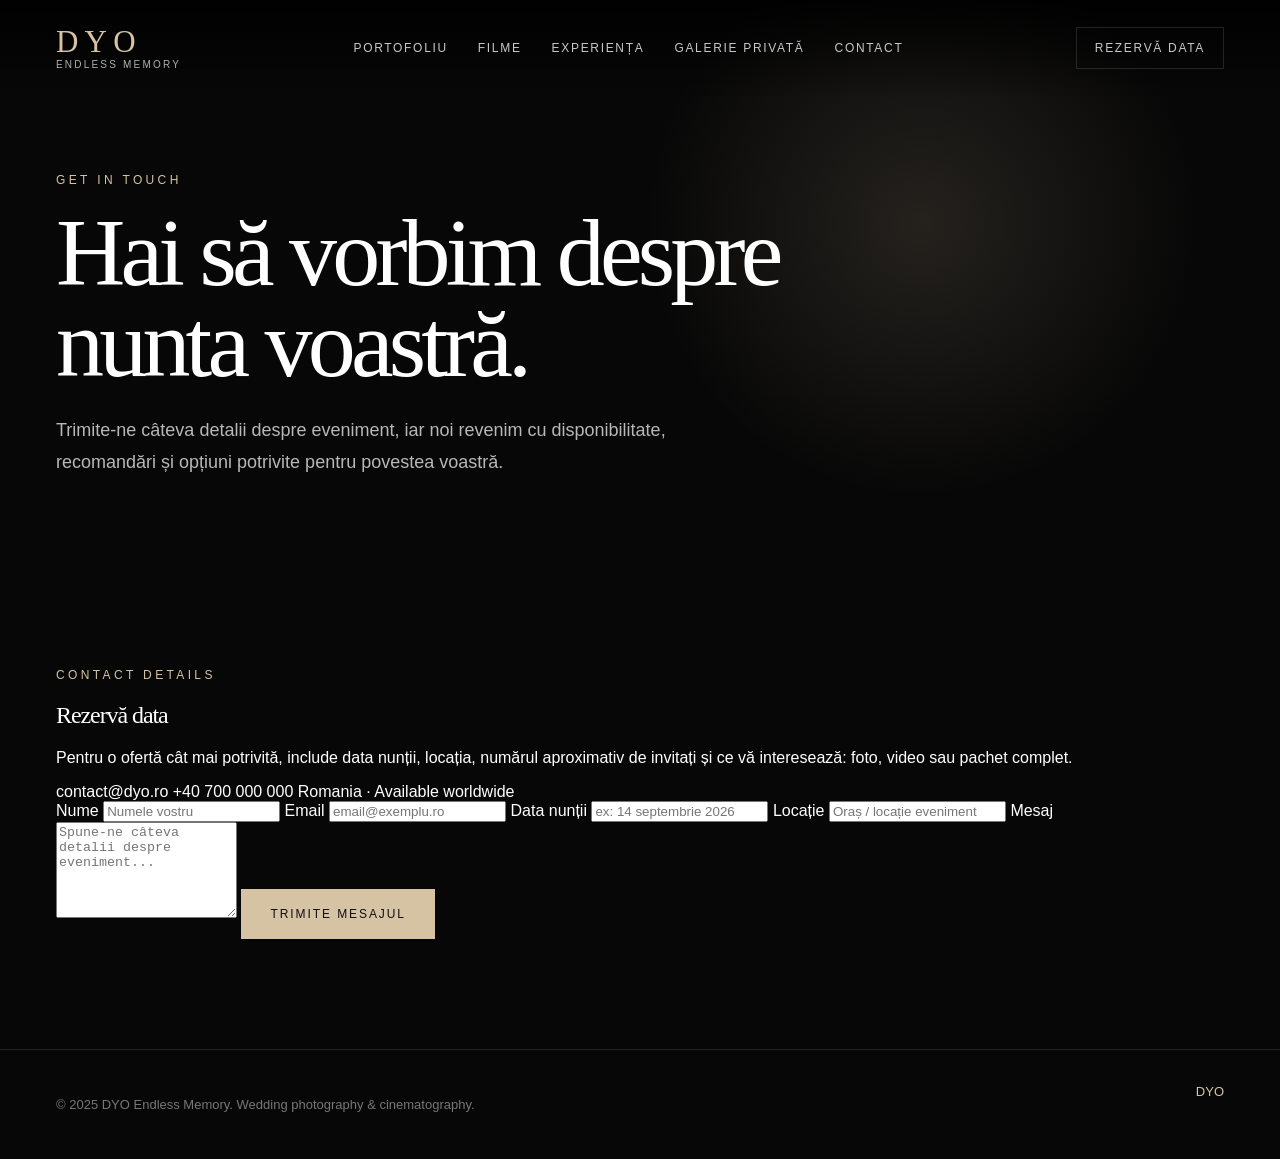
==== contact.html @ ecacdcbe "Add contact page" ====
<!DOCTYPE html>
<html lang="ro">
<head>
  <meta charset="UTF-8" />
  <meta name="viewport" content="width=device-width, initial-scale=1.0" />

  <title>Contact | DYO</title>
  <meta name="description" content="Contact DYO Endless Memory pentru disponibilitate, pachete foto-video și rezervări." />

  <link rel="stylesheet" href="assets/css/style.css" />
</head>

<body>
  <header class="site-header">
    <a href="index.html" class="logo">
      <span>DYO</span>
      <small>Endless Memory</small>
    </a>

    <nav class="main-nav">
      <a href="portfolio.html">Portofoliu</a>
      <a href="films.html">Filme</a>
      <a href="experience.html">Experiența</a>
      <a href="private-gallery.html">Galerie privată</a>
      <a href="contact.html">Contact</a>
    </nav>

    <a href="contact.html" class="header-cta">Rezervă data</a>
  </header>

  <main>
    <section class="page-hero">
      <p class="eyebrow">Get in touch</p>
      <h1>Hai să vorbim despre nunta voastră.</h1>
      <p>
        Trimite-ne câteva detalii despre eveniment, iar noi revenim cu disponibilitate,
        recomandări și opțiuni potrivite pentru povestea voastră.
      </p>
    </section>

    <section class="section contact-section">
      <div class="contact-info">
        <p class="eyebrow">Contact details</p>
        <h2>Rezervă data</h2>
        <p>
          Pentru o ofertă cât mai potrivită, include data nunții, locația, numărul aproximativ
          de invitați și ce vă interesează: foto, video sau pachet complet.
        </p>

        <div class="contact-list">
          <a href="mailto:contact@dyo.ro">contact@dyo.ro</a>
          <a href="tel:+40700000000">+40 700 000 000</a>
          <span>Romania · Available worldwide</span>
        </div>
      </div>

      <form class="contact-form" action="mailto:contact@dyo.ro" method="POST" enctype="text/plain">
        <label>
          Nume
          <input type="text" name="name" placeholder="Numele vostru" required />
        </label>

        <label>
          Email
          <input type="email" name="email" placeholder="email@exemplu.ro" required />
        </label>

        <label>
          Data nunții
          <input type="text" name="wedding-date" placeholder="ex: 14 septembrie 2026" />
        </label>

        <label>
          Locație
          <input type="text" name="location" placeholder="Oraș / locație eveniment" />
        </label>

        <label>
          Mesaj
          <textarea name="message" rows="6" placeholder="Spune-ne câteva detalii despre eveniment..." required></textarea>
        </label>

        <button type="submit" class="btn btn-primary">Trimite mesajul</button>
      </form>
    </section>
  </main>

  <footer class="site-footer">
    <p>© 2025 DYO Endless Memory. Wedding photography & cinematography.</p>
    <a href="index.html">DYO</a>
  </footer>
</body>
</html>
---- assets/css/style.css ----
:root {
  --black: #070707;
  --dark: #0d0d0d;
  --dark-soft: #141414;
  --gold: #d6c3a3;
  --gold-soft: #bfa77f;
  --white: #ffffff;
  --muted: #b8b8b8;
  --line: rgba(255, 255, 255, 0.12);
  --glass: rgba(255, 255, 255, 0.06);

  --heading: Georgia, "Times New Roman", serif;
  --body: Arial, Helvetica, sans-serif;
}

* {
  box-sizing: border-box;
}

html {
  scroll-behavior: smooth;
}

body {
  margin: 0;
  background: var(--black);
  color: var(--white);
  font-family: var(--body);
}

a {
  color: inherit;
  text-decoration: none;
}

.site-header {
  position: fixed;
  inset: 0 0 auto 0;
  z-index: 50;

  display: flex;
  align-items: center;
  justify-content: space-between;
  gap: 32px;

  padding: 26px 56px;
  background: linear-gradient(to bottom, rgba(0, 0, 0, 0.86), transparent);
}

.logo {
  display: flex;
  flex-direction: column;
  gap: 2px;
  color: var(--gold);
}

.logo span {
  font-family: var(--heading);
  font-size: 31px;
  line-height: 1;
  letter-spacing: 0.2em;
}

.logo small {
  color: rgba(255, 255, 255, 0.68);
  font-size: 10px;
  letter-spacing: 0.22em;
  text-transform: uppercase;
}

.main-nav {
  display: flex;
  align-items: center;
  gap: 30px;
}

.main-nav a,
.header-cta {
  color: rgba(255, 255, 255, 0.78);
  font-size: 12px;
  letter-spacing: 0.14em;
  text-transform: uppercase;
  transition: color 0.25s ease;
}

.main-nav a:hover,
.header-cta:hover {
  color: var(--gold);
}

.header-cta {
  border: 1px solid var(--line);
  padding: 13px 18px;
}

.hero {
  position: relative;
  min-height: 100vh;
  overflow: hidden;

  display: flex;
  align-items: center;

  padding: 140px 56px 80px;
}

.hero-media {
  position: absolute;
  inset: 0;

  background:
    linear-gradient(to right, rgba(0, 0, 0, 0.92), rgba(0, 0, 0, 0.22)),
    url("https://images.unsplash.com/photo-1519741497674-611481863552?auto=format&fit=crop&w=1800&q=80");
  background-size: cover;
  background-position: center;
  transform: scale(1.02);
}

.hero-shade {
  position: absolute;
  inset: 0;
  background:
    radial-gradient(circle at 72% 42%, rgba(214, 195, 163, 0.16), transparent 25%),
    linear-gradient(to top, var(--black), transparent 45%);
}

.hero-content {
  position: relative;
  z-index: 2;
  max-width: 780px;
  animation: fadeUp 1s ease forwards;
}

.eyebrow {
  margin: 0 0 20px;
  color: var(--gold);
  font-size: 12px;
  letter-spacing: 0.28em;
  text-transform: uppercase;
}

.hero h1,
.section h2,
.final-cta h2 {
  font-family: var(--heading);
  font-weight: 500;
  letter-spacing: -0.045em;
}

.hero h1 {
  margin: 0;
  max-width: 850px;
  font-size: clamp(52px, 8vw, 104px);
  line-height: 0.92;
}

.hero-text {
  max-width: 620px;
  margin: 30px 0 0;
  color: var(--muted);
  font-size: 18px;
  line-height: 1.75;
}

.hero-actions {
  display: flex;
  gap: 16px;
  margin-top: 42px;
}

.btn {
  display: inline-flex;
  align-items: center;
  justify-content: center;

  min-height: 50px;
  padding: 0 28px;

  border: 1px solid var(--line);
  font-size: 12px;
  letter-spacing: 0.16em;
  text-transform: uppercase;

  transition: all 0.25s ease;
}

.btn-primary {
  background: var(--gold);
  border-color: var(--gold);
  color: #101010;
}

.btn-primary:hover {
  background: var(--white);
  border-color: var(--white);
}

.btn-secondary:hover {
  color: var(--gold);
  border-color: var(--gold);
}

.hero-card {
  position: absolute;
  right: 56px;
  bottom: 54px;
  z-index: 3;

  width: 280px;
  padding: 22px;

  background: rgba(10, 10, 10, 0.58);
  border: 1px solid var(--line);
  backdrop-filter: blur(16px);
}

.hero-card span,
.portfolio-card span {
  color: var(--gold);
  font-size: 11px;
  letter-spacing: 0.2em;
  text-transform: uppercase;
}

.hero-card strong {
  display: block;
  margin-top: 10px;
  font-family: var(--heading);
  font-size: 24px;
  font-weight: 500;
}

.hero-card p {
  margin: 8px 0 0;
  color: var(--muted);
}

.stats {
  display: grid;
  grid-template-columns: repeat(3, 1fr);
  border-top: 1px solid var(--line);
  border-bottom: 1px solid var(--line);
  background: #080808;
}

.stats div {
  padding: 30px 56px;
  border-right: 1px solid var(--line);
}

.stats div:last-child {
  border-right: 0;
}

.stats strong {
  display: block;
  color: var(--gold);
  font-family: var(--heading);
  font-size: 34px;
  font-weight: 500;
}

.stats span {
  display: block;
  margin-top: 6px;
  color: var(--muted);
  font-size: 13px;
  letter-spacing: 0.1em;
  text-transform: uppercase;
}

.section {
  padding: 110px 56px;
}

.intro {
  max-width: 980px;
}

.intro h2,
.section-heading h2,
.film-content h2,
.gallery-content h2,
.testimonials blockquote,
.final-cta h2 {
  margin: 0;
  font-family: var(--heading);
  font-weight: 500;
  letter-spacing: -0.04em;
}

.intro h2,
.section-heading h2,
.film-content h2,
.gallery-content h2,
.final-cta h2 {
  font-size: clamp(42px, 6vw, 78px);
  line-height: 1;
}

.intro p:last-child,
.film-content p,
.gallery-content p,
.final-cta p {
  max-width: 660px;
  color: var(--muted);
  font-size: 17px;
  line-height: 1.75;
}

.portfolio {
  background: linear-gradient(to bottom, #070707, #101010);
}

.section-heading {
  display: flex;
  justify-content: space-between;
  align-items: end;
  gap: 32px;
  margin-bottom: 42px;
}

.section-heading a {
  color: var(--gold);
  font-size: 12px;
  letter-spacing: 0.16em;
  text-transform: uppercase;
}

.portfolio-grid {
  display: grid;
  grid-template-columns: 1.4fr 1fr;
  gap: 22px;
}

.portfolio-card {
  position: relative;
  min-height: 420px;
  overflow: hidden;
  background: var(--dark-soft);
}

.card-large {
  grid-row: span 2;
  min-height: 864px;
}

.card-image {
  position: absolute;
  inset: 0;
  background-size: cover;
  background-position: center;
  transition: transform 0.7s ease;
}

.card-image-1 {
  background-image:
    linear-gradient(to top, rgba(0, 0, 0, 0.86), transparent 58%),
    url("https://images.unsplash.com/photo-1523438885200-e635ba2c371e?auto=format&fit=crop&w=1200&q=80");
}

.card-image-2 {
  background-image:
    linear-gradient(to top, rgba(0, 0, 0, 0.86), transparent 58%),
    url("https://images.unsplash.com/photo-1511285560929-80b456fea0bc?auto=format&fit=crop&w=1200&q=80");
}

.card-image-3 {
  background-image:
    linear-gradient(to top, rgba(0, 0, 0, 0.86), transparent 58%),
    url("https://images.unsplash.com/photo-1606216794074-735e91aa2c92?auto=format&fit=crop&w=1200&q=80");
}

.portfolio-card:hover .card-image {
  transform: scale(1.06);
}

.card-info {
  position: absolute;
  left: 28px;
  right: 28px;
  bottom: 28px;
  z-index: 2;
}

.card-info h3 {
  margin: 12px 0 8px;
  font-family: var(--heading);
  font-size: 34px;
  font-weight: 500;
}

.card-info p {
  margin: 0;
  color: var(--muted);
  line-height: 1.6;
}

.film-feature {
  display: grid;
  grid-template-columns: 1.25fr 0.75fr;
  align-items: center;
  gap: 56px;
}

.film-box {
  position: relative;
  min-height: 520px;
  background:
    linear-gradient(to top, rgba(0, 0, 0, 0.75), transparent),
    url("https://images.unsplash.com/photo-1520854221256-17451cc331bf?auto=format&fit=crop&w=1400&q=80");
  background-size: cover;
  background-position: center;
}

.play-button {
  position: absolute;
  inset: 50% auto auto 50%;
  transform: translate(-50%, -50%);

  width: 86px;
  height: 86px;
  border: 1px solid var(--gold);
  border-radius: 999px;

  display: grid;
  place-items: center;

  color: var(--gold);
  font-size: 28px;
  background: rgba(0, 0, 0, 0.36);
}

.film-content .btn {
  margin-top: 22px;
}

.gallery-section {
  display: grid;
  grid-template-columns: 0.8fr 1.2fr;
  align-items: center;
  gap: 56px;
  background: #0c0c0c;
}

.gallery-preview {
  overflow: hidden;
  border: 1px solid var(--line);
  background: rgba(255, 255, 255, 0.04);
  box-shadow: 0 30px 100px rgba(0, 0, 0, 0.5);
}

.browser-bar {
  display: flex;
  gap: 8px;
  padding: 16px;
  border-bottom: 1px solid var(--line);
}

.browser-bar span {
  width: 10px;
  height: 10px;
  border-radius: 999px;
  background: var(--gold-soft);
  opacity: 0.8;
}

.gallery-mockup {
  display: grid;
  grid-template-columns: repeat(4, 1fr);
  gap: 10px;

  padding: 16px;
  min-height: 360px;
}

.gallery-mockup div {
  background-size: cover;
  background-position: center;
}

.gallery-mockup div:nth-child(1) {
  grid-column: span 2;
  grid-row: span 2;
  background-image: url("https://images.unsplash.com/photo-1519225421980-715cb0215aed?auto=format&fit=crop&w=900&q=80");
}

.gallery-mockup div:nth-child(2) {
  background-image: url("https://images.unsplash.com/photo-1507504031003-b417219a0fde?auto=format&fit=crop&w=900&q=80");
}

.gallery-mockup div:nth-child(3) {
  background-image: url("https://images.unsplash.com/photo-1515934751635-c81c6bc9a2d8?auto=format&fit=crop&w=900&q=80");
}

.gallery-mockup div:nth-child(4) {
  grid-column: span 2;
  background-image: url("https://images.unsplash.com/photo-1469371670807-013ccf25f16a?auto=format&fit=crop&w=900&q=80");
}

.testimonials {
  text-align: center;
}

.testimonials blockquote {
  max-width: 980px;
  margin: 0 auto;
  font-size: clamp(34px, 5vw, 64px);
  line-height: 1.08;
}

.testimonials span {
  display: block;
  margin-top: 30px;
  color: var(--gold);
  letter-spacing: 0.16em;
  text-transform: uppercase;
}

.final-cta {
  padding: 120px 56px;
  text-align: center;
  background:
    radial-gradient(circle at center, rgba(214, 195, 163, 0.16), transparent 28%),
    #090909;
}

.final-cta p {
  margin-left: auto;
  margin-right: auto;
}

.final-cta .btn {
  margin-top: 24px;
}

.site-footer {
  display: flex;
  justify-content: space-between;
  gap: 24px;
  padding: 34px 56px;
  border-top: 1px solid var(--line);
  color: #777;
  font-size: 13px;
}

.site-footer a {
  color: var(--gold);
}

@keyframes fadeUp {
  from {
    opacity: 0;
    transform: translateY(26px);
  }

  to {
    opacity: 1;
    transform: translateY(0);
  }
}

@media (max-width: 980px) {
  .site-header {
    padding: 22px 24px;
  }

  .main-nav,
  .header-cta {
    display: none;
  }

  .hero {
    padding: 130px 24px 70px;
  }

  .hero-card {
    display: none;
  }

  .stats,
  .portfolio-grid,
  .film-feature,
  .gallery-section {
    grid-template-columns: 1fr;
  }

  .stats div {
    padding: 26px 24px;
    border-right: 0;
    border-bottom: 1px solid var(--line);
  }

  .section,
  .final-cta {
    padding: 82px 24px;
  }

  .section-heading {
    align-items: flex-start;
    flex-direction: column;
  }

  .card-large,
  .portfolio-card {
    min-height: 440px;
  }

  .film-box {
    min-height: 420px;
  }

  .site-footer {
    padding: 30px 24px;
    flex-direction: column;
  }
}

@media (max-width: 640px) {
  .hero-actions {
    flex-direction: column;
    align-items: stretch;
  }

  .btn {
    width: 100%;
  }

  .gallery-mockup {
    grid-template-columns: repeat(2, 1fr);
  }
}



.page-hero {
  min-height: 62vh;
  padding: 170px 56px 80px;

  display: flex;
  flex-direction: column;
  justify-content: flex-end;

  background:
    radial-gradient(circle at 72% 40%, rgba(214, 195, 163, 0.14), transparent 28%),
    linear-gradient(to top, var(--black), rgba(0, 0, 0, 0.3)),
    #0b0b0b;
}

.page-hero h1 {
  margin: 0;
  max-width: 900px;
  font-family: var(--heading);
  font-size: clamp(52px, 8vw, 96px);
  line-height: 0.95;
  font-weight: 500;
  letter-spacing: -0.05em;
}

.page-hero p:not(.eyebrow) {
  max-width: 680px;
  margin: 26px 0 0;
  color: var(--muted);
  font-size: 18px;
  line-height: 1.75;
}

@media (max-width: 980px) {
  .page-hero {
    min-height: 56vh;
    padding: 140px 24px 70px;
  }
}



.process-section {
  background: linear-gradient(to bottom, #070707, #101010);
}

.process-grid {
  display: grid;
  grid-template-columns: repeat(4, 1fr);
  gap: 18px;
}

.process-card {
  min-height: 320px;
  padding: 30px;
  border: 1px solid var(--line);
  background:
    radial-gradient(circle at top right, rgba(214, 195, 163, 0.10), transparent 34%),
    rgba(255, 255, 255, 0.035);
}

.process-card span {
  display: block;
  margin-bottom: 42px;
  color: var(--gold);
  font-family: var(--heading);
  font-size: 42px;
  line-height: 1;
}

.process-card h3 {
  margin: 0 0 14px;
  font-family: var(--heading);
  font-size: 30px;
  font-weight: 500;
}

.process-card p {
  margin: 0;
  color: var(--muted);
  font-size: 15px;
  line-height: 1.7;
}

@media (max-width: 980px) {
  .process-grid {
    grid-template-columns: 1fr;
  }

  .process-card {
    min-height: auto;
  }
}
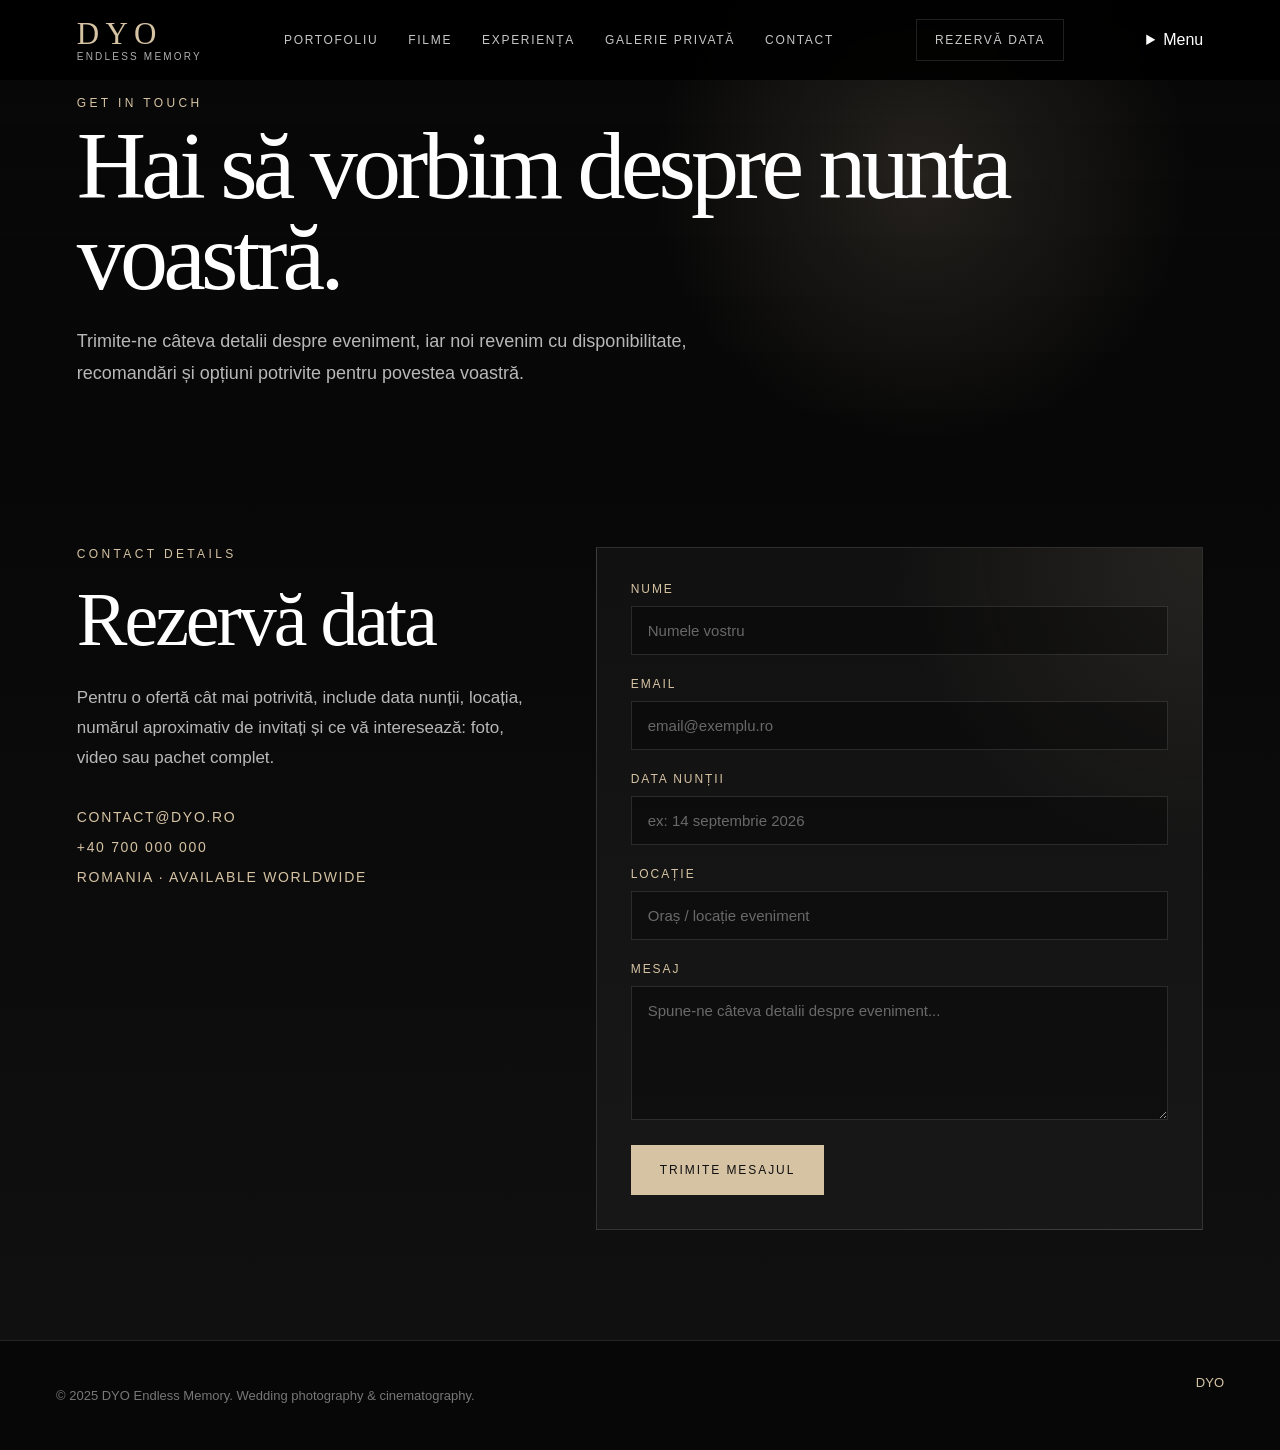
==== commit 590907ad: "Add mobile menu markup" ====
--- a/contact.html
+++ b/contact.html
@@ -18,14 +18,25 @@
     </a>
 
     <nav class="main-nav">
-      <a href="portfolio.html">Portofoliu</a>
-      <a href="films.html">Filme</a>
-      <a href="experience.html">Experiența</a>
-      <a href="private-gallery.html">Galerie privată</a>
-      <a href="contact.html">Contact</a>
-    </nav>
+  <a href="portfolio.html">Portofoliu</a>
+  <a href="films.html">Filme</a>
+  <a href="experience.html">Experiența</a>
+  <a href="private-gallery.html">Galerie privată</a>
+  <a href="contact.html">Contact</a>
+</nav>
 
-    <a href="contact.html" class="header-cta">Rezervă data</a>
+<a href="contact.html" class="header-cta">Rezervă data</a>
+
+<details class="mobile-menu">
+  <summary>Menu</summary>
+  <nav>
+    <a href="portfolio.html">Portofoliu</a>
+    <a href="films.html">Filme</a>
+    <a href="experience.html">Experiența</a>
+    <a href="private-gallery.html">Galerie privată</a>
+    <a href="contact.html">Contact</a>
+  </nav>
+</details>
   </header>
 
   <main>
--- a/assets/css/style.css
+++ b/assets/css/style.css
@@ -632,48 +632,6 @@
 }
 
 
-
-.page-hero {
-  min-height: 62vh;
-  padding: 170px 56px 80px;
-
-  display: flex;
-  flex-direction: column;
-  justify-content: flex-end;
-
-  background:
-    radial-gradient(circle at 72% 40%, rgba(214, 195, 163, 0.14), transparent 28%),
-    linear-gradient(to top, var(--black), rgba(0, 0, 0, 0.3)),
-    #0b0b0b;
-}
-
-.page-hero h1 {
-  margin: 0;
-  max-width: 900px;
-  font-family: var(--heading);
-  font-size: clamp(52px, 8vw, 96px);
-  line-height: 0.95;
-  font-weight: 500;
-  letter-spacing: -0.05em;
-}
-
-.page-hero p:not(.eyebrow) {
-  max-width: 680px;
-  margin: 26px 0 0;
-  color: var(--muted);
-  font-size: 18px;
-  line-height: 1.75;
-}
-
-@media (max-width: 980px) {
-  .page-hero {
-    min-height: 56vh;
-    padding: 140px 24px 70px;
-  }
-}
-
-
-
 .process-section {
   background: linear-gradient(to bottom, #070707, #101010);
 }
@@ -725,3 +683,182 @@
     min-height: auto;
   }
 }
+
+.contact-section {
+  display: grid;
+  grid-template-columns: 0.85fr 1.15fr;
+  gap: 70px;
+  align-items: start;
+  background: linear-gradient(to bottom, #070707, #101010);
+}
+
+.contact-info h2 {
+  margin: 0;
+  font-family: var(--heading);
+  font-size: clamp(42px, 6vw, 76px);
+  line-height: 1;
+  font-weight: 500;
+  letter-spacing: -0.04em;
+}
+
+.contact-info p:not(.eyebrow) {
+  max-width: 560px;
+  margin: 26px 0 0;
+  color: var(--muted);
+  font-size: 17px;
+  line-height: 1.75;
+}
+
+.contact-list {
+  display: flex;
+  flex-direction: column;
+  gap: 14px;
+  margin-top: 36px;
+}
+
+.contact-list a,
+.contact-list span {
+  color: var(--gold);
+  font-size: 14px;
+  letter-spacing: 0.12em;
+  text-transform: uppercase;
+}
+
+.contact-form {
+  padding: 34px;
+  border: 1px solid var(--line);
+  background:
+    radial-gradient(circle at top right, rgba(214, 195, 163, 0.10), transparent 34%),
+    rgba(255, 255, 255, 0.035);
+}
+
+.contact-form label {
+  display: block;
+  margin-bottom: 22px;
+  color: var(--gold);
+  font-size: 12px;
+  letter-spacing: 0.16em;
+  text-transform: uppercase;
+}
+
+.contact-form input,
+.contact-form textarea {
+  width: 100%;
+  margin-top: 10px;
+  padding: 15px 16px;
+
+  border: 1px solid var(--line);
+  outline: none;
+
+  background: rgba(0, 0, 0, 0.35);
+  color: var(--white);
+
+  font-family: var(--body);
+  font-size: 15px;
+}
+
+.contact-form input::placeholder,
+.contact-form textarea::placeholder {
+  color: rgba(255, 255, 255, 0.38);
+}
+
+.contact-form input:focus,
+.contact-form textarea:focus {
+  border-color: var(--gold);
+}
+
+.contact-form textarea {
+  resize: vertical;
+}
+
+.contact-form button {
+  cursor: pointer;
+}
+
+@media (max-width: 980px) {
+  .contact-section {
+    grid-template-columns: 1fr;
+    gap: 42px;
+  }
+
+  .contact-form {
+    padding: 24px;
+  }
+}
+
+/* Premium page width alignment */
+.site-header {
+  padding-left: clamp(24px, 6vw, 96px);
+  padding-right: clamp(24px, 6vw, 96px);
+}
+
+.hero,
+.section,
+.final-cta,
+.page-hero {
+  padding-left: clamp(24px, 6vw, 96px);
+  padding-right: clamp(24px, 6vw, 96px);
+}
+
+@media (min-width: 1400px) {
+  .hero-content,
+  .page-hero > *,
+  .section > *,
+  .final-cta > * {
+    max-width: 1240px;
+  }
+}
+
+/* Final header and internal page positioning */
+.site-header {
+  min-height: 76px;
+  padding: 18px clamp(24px, 6vw, 96px);
+  background: rgba(0, 0, 0, 0.9);
+  backdrop-filter: blur(14px);
+}
+
+.page-hero {
+  min-height: auto;
+  padding: 96px clamp(24px, 6vw, 96px) 48px;
+  display: flex;
+  flex-direction: column;
+  justify-content: flex-start;
+  background:
+    radial-gradient(circle at 72% 40%, rgba(214, 195, 163, 0.14), transparent 28%),
+    linear-gradient(to top, var(--black), rgba(0, 0, 0, 0.3)),
+    #0b0b0b;
+}
+
+.page-hero .eyebrow {
+  margin-bottom: 10px;
+}
+
+.page-hero h1 {
+  margin: 0;
+  max-width: 980px;
+  font-family: var(--heading);
+  font-size: clamp(52px, 8vw, 96px);
+  line-height: 0.95;
+  font-weight: 500;
+  letter-spacing: -0.05em;
+}
+
+.page-hero p:not(.eyebrow) {
+  max-width: 680px;
+  margin: 24px 0 0;
+  color: var(--muted);
+  font-size: 18px;
+  line-height: 1.75;
+}
+
+@media (max-width: 980px) {
+  .site-header {
+    min-height: 68px;
+    padding: 16px 24px;
+  }
+
+  .page-hero {
+    padding-top: 86px;
+    padding-bottom: 42px;
+  }
+}
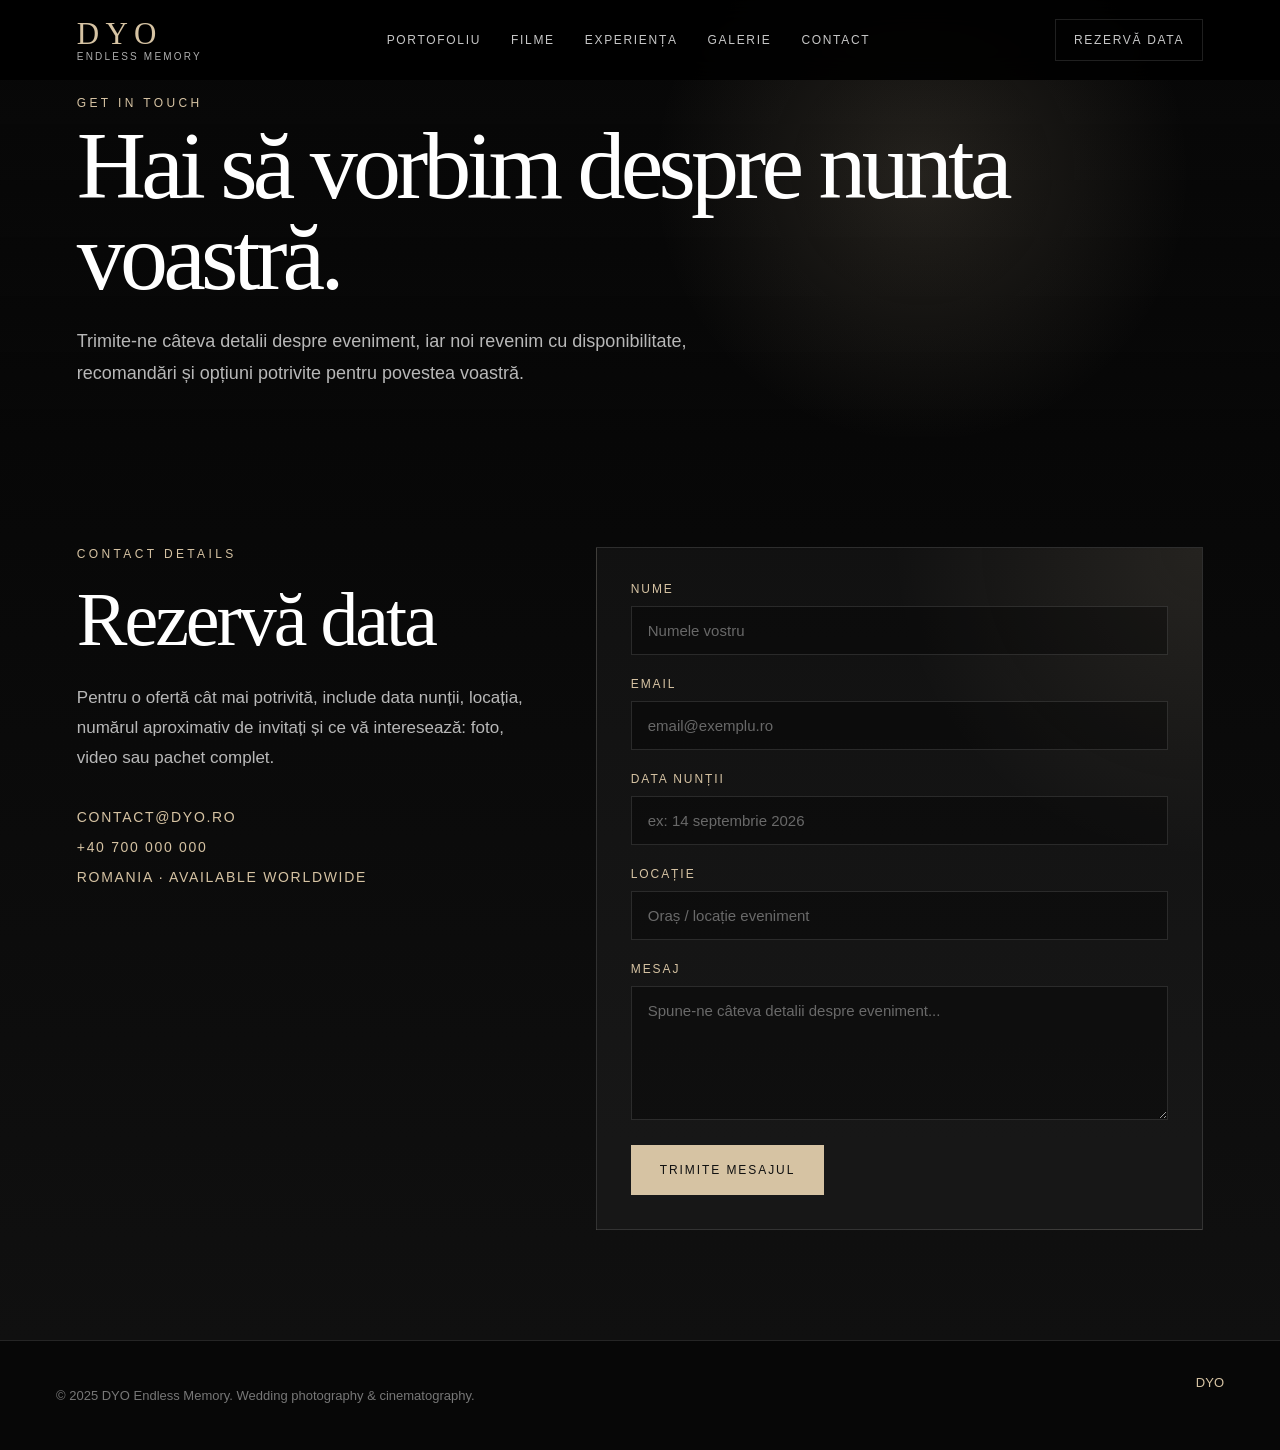
==== commit e44ba2c6: "Update contact.html" ====
--- a/contact.html
+++ b/contact.html
@@ -21,7 +21,7 @@
   <a href="portfolio.html">Portofoliu</a>
   <a href="films.html">Filme</a>
   <a href="experience.html">Experiența</a>
-  <a href="private-gallery.html">Galerie privată</a>
+  <a href="private-gallery.html">Galerie</a>
   <a href="contact.html">Contact</a>
 </nav>
 
--- a/assets/css/style.css
+++ b/assets/css/style.css
@@ -110,7 +110,7 @@
 
   background:
     linear-gradient(to right, rgba(0, 0, 0, 0.92), rgba(0, 0, 0, 0.22)),
-    url("https://images.unsplash.com/photo-1519741497674-611481863552?auto=format&fit=crop&w=1800&q=80");
+    url("../images/hero/hero-01.jpg");
   background-size: cover;
   background-position: center;
   transform: scale(1.02);
@@ -356,19 +356,19 @@
 .card-image-1 {
   background-image:
     linear-gradient(to top, rgba(0, 0, 0, 0.86), transparent 58%),
-    url("https://images.unsplash.com/photo-1523438885200-e635ba2c371e?auto=format&fit=crop&w=1200&q=80");
+    url("../images/portfolio/portfolio-01.jpg");
 }
 
 .card-image-2 {
   background-image:
     linear-gradient(to top, rgba(0, 0, 0, 0.86), transparent 58%),
-    url("https://images.unsplash.com/photo-1511285560929-80b456fea0bc?auto=format&fit=crop&w=1200&q=80");
+    url("../images/portfolio/portfolio-02.jpg");
 }
 
 .card-image-3 {
   background-image:
     linear-gradient(to top, rgba(0, 0, 0, 0.86), transparent 58%),
-    url("https://images.unsplash.com/photo-1606216794074-735e91aa2c92?auto=format&fit=crop&w=1200&q=80");
+    url("../images/portfolio/portfolio-03.jpg");
 }
 
 .portfolio-card:hover .card-image {
@@ -408,7 +408,7 @@
   min-height: 520px;
   background:
     linear-gradient(to top, rgba(0, 0, 0, 0.75), transparent),
-    url("https://images.unsplash.com/photo-1520854221256-17451cc331bf?auto=format&fit=crop&w=1400&q=80");
+    url("../images/portfolio/portfolio-04.jpg");
   background-size: cover;
   background-position: center;
 }
@@ -482,20 +482,20 @@
 .gallery-mockup div:nth-child(1) {
   grid-column: span 2;
   grid-row: span 2;
-  background-image: url("https://images.unsplash.com/photo-1519225421980-715cb0215aed?auto=format&fit=crop&w=900&q=80");
+  background-image: url("../images/gallery/gallery-01.jpg");
 }
 
 .gallery-mockup div:nth-child(2) {
-  background-image: url("https://images.unsplash.com/photo-1507504031003-b417219a0fde?auto=format&fit=crop&w=900&q=80");
+  background-image: url("../images/gallery/gallery-02.jpg");
 }
 
 .gallery-mockup div:nth-child(3) {
-  background-image: url("https://images.unsplash.com/photo-1515934751635-c81c6bc9a2d8?auto=format&fit=crop&w=900&q=80");
+  background-image: url("../images/gallery/gallery-03.jpg");
 }
 
 .gallery-mockup div:nth-child(4) {
   grid-column: span 2;
-  background-image: url("https://images.unsplash.com/photo-1469371670807-013ccf25f16a?auto=format&fit=crop&w=900&q=80");
+  background-image: url("../images/gallery/gallery-04.jpg");
 }
 
 .testimonials {
@@ -862,3 +862,236 @@
     padding-bottom: 42px;
   }
 }
+
+/* Mobile navigation */
+.mobile-menu {
+  display: none;
+  position: relative;
+}
+
+.mobile-menu summary {
+  list-style: none;
+  cursor: pointer;
+  color: var(--gold);
+  border: 1px solid var(--line);
+  padding: 11px 16px;
+  font-size: 12px;
+  letter-spacing: 0.16em;
+  text-transform: uppercase;
+}
+
+.mobile-menu summary::-webkit-details-marker {
+  display: none;
+}
+
+.mobile-menu nav {
+  position: absolute;
+  top: calc(100% + 14px);
+  right: 0;
+
+  min-width: 240px;
+  padding: 18px;
+
+  display: flex;
+  flex-direction: column;
+  gap: 14px;
+
+  background: rgba(0, 0, 0, 0.96);
+  border: 1px solid var(--line);
+  backdrop-filter: blur(16px);
+}
+
+.mobile-menu nav a {
+  color: rgba(255, 255, 255, 0.82);
+  font-size: 12px;
+  letter-spacing: 0.14em;
+  text-transform: uppercase;
+}
+
+.mobile-menu nav a:hover {
+  color: var(--gold);
+}
+
+@media (max-width: 980px) {
+  .mobile-menu {
+    display: block;
+  }
+}
+
+
+
+/* Better private gallery image framing */
+.gallery-mockup {
+  grid-template-columns: repeat(6, 1fr);
+  grid-auto-rows: 180px;
+  min-height: auto;
+}
+
+.gallery-mockup div {
+  background-size: cover;
+  background-position: center;
+}
+
+.gallery-mockup div:nth-child(1) {
+  grid-column: span 3;
+  grid-row: span 2;
+  background-position: center;
+}
+
+.gallery-mockup div:nth-child(2) {
+  grid-column: span 2;
+  grid-row: span 1;
+  background-position: center 35%;
+}
+
+.gallery-mockup div:nth-child(3) {
+  grid-column: span 1;
+  grid-row: span 2;
+  background-position: center 25%;
+}
+
+.gallery-mockup div:nth-child(4) {
+  grid-column: span 2;
+  grid-row: span 1;
+  background-position: center 40%;
+}
+
+@media (max-width: 980px) {
+  .gallery-mockup {
+    grid-template-columns: repeat(2, 1fr);
+    grid-auto-rows: 220px;
+  }
+
+  .gallery-mockup div:nth-child(1),
+  .gallery-mockup div:nth-child(2),
+  .gallery-mockup div:nth-child(3),
+  .gallery-mockup div:nth-child(4) {
+    grid-column: span 1;
+    grid-row: span 1;
+  }
+}
+/* Client galleries page */
+.client-galleries-section {
+  background: linear-gradient(to bottom, #070707, #101010);
+}
+
+.client-gallery-grid {
+  display: grid;
+  grid-template-columns: repeat(3, 1fr);
+  gap: 22px;
+}
+
+.client-gallery-card {
+  position: relative;
+  min-height: 460px;
+  overflow: hidden;
+  display: block;
+  border: 1px solid var(--line);
+  background: var(--dark-soft);
+}
+
+.client-gallery-image {
+  position: absolute;
+  inset: 0;
+  background-size: cover;
+  background-position: center;
+  transition: transform 0.7s ease;
+}
+
+.client-gallery-card::after {
+  content: "";
+  position: absolute;
+  inset: 0;
+  background:
+    linear-gradient(to top, rgba(0, 0, 0, 0.88), transparent 62%),
+    linear-gradient(to right, rgba(0, 0, 0, 0.32), transparent);
+}
+
+.client-gallery-card:hover .client-gallery-image {
+  transform: scale(1.06);
+}
+
+.gallery-cover-1 {
+  background-image: url("../images/portfolio/portfolio-01.jpg");
+}
+
+.gallery-cover-2 {
+  background-image: url("../images/portfolio/portfolio-02.jpg");
+}
+
+.gallery-cover-3 {
+  background-image: url("../images/portfolio/portfolio-03.jpg");
+}
+
+.client-gallery-info {
+  position: absolute;
+  left: 28px;
+  right: 28px;
+  bottom: 28px;
+  z-index: 2;
+}
+
+.client-gallery-info span,
+.upcoming-gallery-card span {
+  color: var(--gold);
+  font-size: 11px;
+  letter-spacing: 0.2em;
+  text-transform: uppercase;
+}
+
+.client-gallery-info h3 {
+  margin: 12px 0 8px;
+  font-family: var(--heading);
+  font-size: 36px;
+  line-height: 1;
+  font-weight: 500;
+}
+
+.client-gallery-info p {
+  margin: 0;
+  color: var(--muted);
+  line-height: 1.6;
+}
+
+.upcoming-galleries-section {
+  background: #0c0c0c;
+}
+
+.upcoming-gallery-list {
+  display: grid;
+  grid-template-columns: repeat(4, 1fr);
+  gap: 18px;
+}
+
+.upcoming-gallery-card {
+  min-height: 220px;
+  padding: 28px;
+  border: 1px solid var(--line);
+  background:
+    radial-gradient(circle at top right, rgba(214, 195, 163, 0.10), transparent 34%),
+    rgba(255, 255, 255, 0.035);
+}
+
+.upcoming-gallery-card h3 {
+  margin: 28px 0 12px;
+  font-family: var(--heading);
+  font-size: 32px;
+  font-weight: 500;
+}
+
+.upcoming-gallery-card p {
+  margin: 0;
+  color: var(--muted);
+  line-height: 1.6;
+}
+
+@media (max-width: 980px) {
+  .client-gallery-grid,
+  .upcoming-gallery-list {
+    grid-template-columns: 1fr;
+  }
+
+  .client-gallery-card {
+    min-height: 420px;
+  }
+}
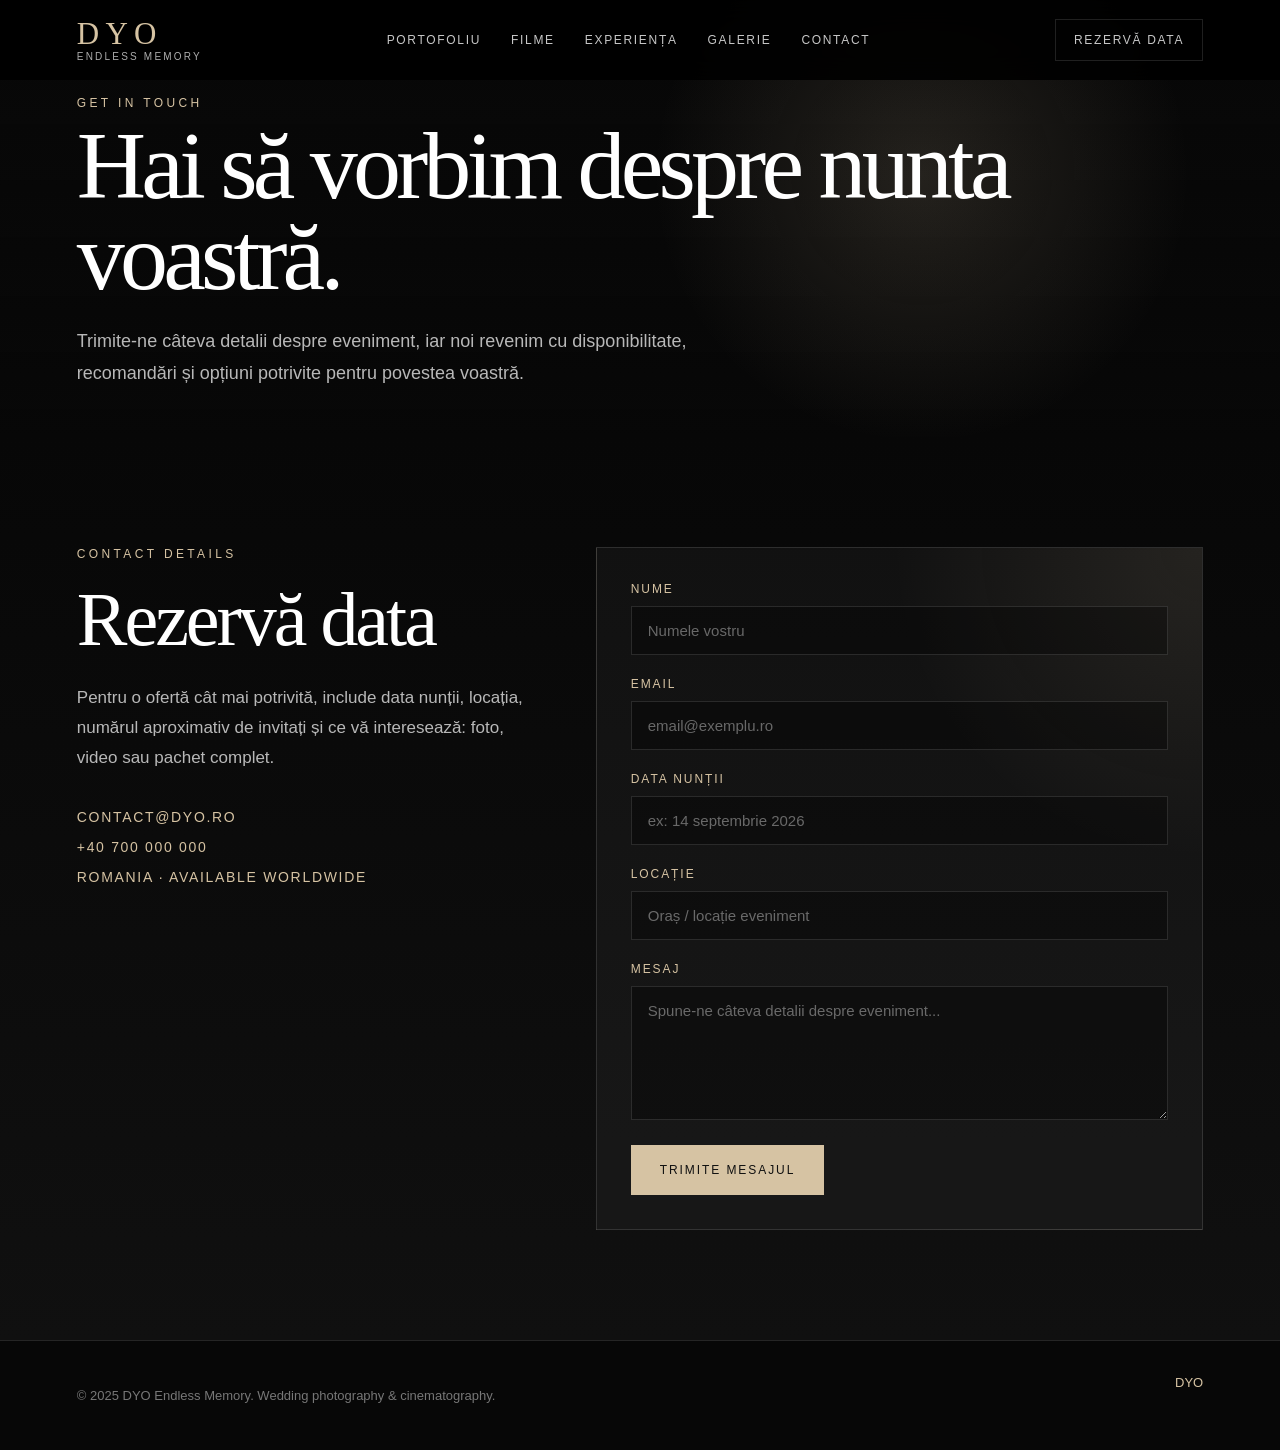
==== commit 82f58056: "Update contact.html" ====
--- a/contact.html
+++ b/contact.html
@@ -33,7 +33,7 @@
     <a href="portfolio.html">Portofoliu</a>
     <a href="films.html">Filme</a>
     <a href="experience.html">Experiența</a>
-    <a href="private-gallery.html">Galerie privată</a>
+    <a href="private-gallery.html">Galerie</a>
     <a href="contact.html">Contact</a>
   </nav>
 </details>
--- a/assets/css/style.css
+++ b/assets/css/style.css
@@ -11,6 +11,7 @@
 
   --heading: Georgia, "Times New Roman", serif;
   --body: Arial, Helvetica, sans-serif;
+  --page-x: clamp(24px, 6vw, 96px);
 }
 
 * {
@@ -33,18 +34,23 @@
   text-decoration: none;
 }
 
+/* Header */
+
 .site-header {
   position: fixed;
   inset: 0 0 auto 0;
   z-index: 50;
 
+  min-height: 76px;
+  padding: 18px var(--page-x);
+
   display: flex;
   align-items: center;
   justify-content: space-between;
   gap: 32px;
 
-  padding: 26px 56px;
-  background: linear-gradient(to bottom, rgba(0, 0, 0, 0.86), transparent);
+  background: rgba(0, 0, 0, 0.9);
+  backdrop-filter: blur(14px);
 }
 
 .logo {
@@ -93,43 +99,57 @@
   padding: 13px 18px;
 }
 
-.hero {
+/* Mobile navigation */
+
+.mobile-menu {
+  display: none;
   position: relative;
-  min-height: 100vh;
-  overflow: hidden;
+}
+
+.mobile-menu summary {
+  list-style: none;
+  cursor: pointer;
+  color: var(--gold);
+  border: 1px solid var(--line);
+  padding: 11px 16px;
+  font-size: 12px;
+  letter-spacing: 0.16em;
+  text-transform: uppercase;
+}
+
+.mobile-menu summary::-webkit-details-marker {
+  display: none;
+}
+
+.mobile-menu nav {
+  position: absolute;
+  top: calc(100% + 14px);
+  right: 0;
+
+  min-width: 240px;
+  padding: 18px;
 
   display: flex;
-  align-items: center;
-
-  padding: 140px 56px 80px;
-}
-
-.hero-media {
-  position: absolute;
-  inset: 0;
-
-  background:
-    linear-gradient(to right, rgba(0, 0, 0, 0.92), rgba(0, 0, 0, 0.22)),
-    url("../images/hero/hero-01.jpg");
-  background-size: cover;
-  background-position: center;
-  transform: scale(1.02);
-}
-
-.hero-shade {
-  position: absolute;
-  inset: 0;
-  background:
-    radial-gradient(circle at 72% 42%, rgba(214, 195, 163, 0.16), transparent 25%),
-    linear-gradient(to top, var(--black), transparent 45%);
-}
-
-.hero-content {
-  position: relative;
-  z-index: 2;
-  max-width: 780px;
-  animation: fadeUp 1s ease forwards;
-}
+  flex-direction: column;
+  gap: 14px;
+
+  background: rgba(0, 0, 0, 0.96);
+  border: 1px solid var(--line);
+  backdrop-filter: blur(16px);
+}
+
+.mobile-menu nav a {
+  color: rgba(255, 255, 255, 0.82);
+  font-size: 12px;
+  letter-spacing: 0.14em;
+  text-transform: uppercase;
+}
+
+.mobile-menu nav a:hover {
+  color: var(--gold);
+}
+
+/* Shared typography and layout */
 
 .eyebrow {
   margin: 0 0 20px;
@@ -139,163 +159,36 @@
   text-transform: uppercase;
 }
 
-.hero h1,
-.section h2,
+.section {
+  padding: 110px var(--page-x);
+}
+
+.section-heading {
+  display: flex;
+  justify-content: space-between;
+  align-items: end;
+  gap: 32px;
+  margin-bottom: 42px;
+}
+
+.section-heading h2,
+.intro h2,
+.film-content h2,
+.gallery-content h2,
 .final-cta h2 {
-  font-family: var(--heading);
+  margin: 0;
+  font-family: var(--heading);
+  font-size: clamp(42px, 6vw, 78px);
+  line-height: 1;
   font-weight: 500;
-  letter-spacing: -0.045em;
-}
-
-.hero h1 {
-  margin: 0;
-  max-width: 850px;
-  font-size: clamp(52px, 8vw, 104px);
-  line-height: 0.92;
-}
-
-.hero-text {
-  max-width: 620px;
-  margin: 30px 0 0;
-  color: var(--muted);
-  font-size: 18px;
-  line-height: 1.75;
-}
-
-.hero-actions {
-  display: flex;
-  gap: 16px;
-  margin-top: 42px;
-}
-
-.btn {
-  display: inline-flex;
-  align-items: center;
-  justify-content: center;
-
-  min-height: 50px;
-  padding: 0 28px;
-
-  border: 1px solid var(--line);
+  letter-spacing: -0.04em;
+}
+
+.section-heading a {
+  color: var(--gold);
   font-size: 12px;
   letter-spacing: 0.16em;
   text-transform: uppercase;
-
-  transition: all 0.25s ease;
-}
-
-.btn-primary {
-  background: var(--gold);
-  border-color: var(--gold);
-  color: #101010;
-}
-
-.btn-primary:hover {
-  background: var(--white);
-  border-color: var(--white);
-}
-
-.btn-secondary:hover {
-  color: var(--gold);
-  border-color: var(--gold);
-}
-
-.hero-card {
-  position: absolute;
-  right: 56px;
-  bottom: 54px;
-  z-index: 3;
-
-  width: 280px;
-  padding: 22px;
-
-  background: rgba(10, 10, 10, 0.58);
-  border: 1px solid var(--line);
-  backdrop-filter: blur(16px);
-}
-
-.hero-card span,
-.portfolio-card span {
-  color: var(--gold);
-  font-size: 11px;
-  letter-spacing: 0.2em;
-  text-transform: uppercase;
-}
-
-.hero-card strong {
-  display: block;
-  margin-top: 10px;
-  font-family: var(--heading);
-  font-size: 24px;
-  font-weight: 500;
-}
-
-.hero-card p {
-  margin: 8px 0 0;
-  color: var(--muted);
-}
-
-.stats {
-  display: grid;
-  grid-template-columns: repeat(3, 1fr);
-  border-top: 1px solid var(--line);
-  border-bottom: 1px solid var(--line);
-  background: #080808;
-}
-
-.stats div {
-  padding: 30px 56px;
-  border-right: 1px solid var(--line);
-}
-
-.stats div:last-child {
-  border-right: 0;
-}
-
-.stats strong {
-  display: block;
-  color: var(--gold);
-  font-family: var(--heading);
-  font-size: 34px;
-  font-weight: 500;
-}
-
-.stats span {
-  display: block;
-  margin-top: 6px;
-  color: var(--muted);
-  font-size: 13px;
-  letter-spacing: 0.1em;
-  text-transform: uppercase;
-}
-
-.section {
-  padding: 110px 56px;
-}
-
-.intro {
-  max-width: 980px;
-}
-
-.intro h2,
-.section-heading h2,
-.film-content h2,
-.gallery-content h2,
-.testimonials blockquote,
-.final-cta h2 {
-  margin: 0;
-  font-family: var(--heading);
-  font-weight: 500;
-  letter-spacing: -0.04em;
-}
-
-.intro h2,
-.section-heading h2,
-.film-content h2,
-.gallery-content h2,
-.final-cta h2 {
-  font-size: clamp(42px, 6vw, 78px);
-  line-height: 1;
 }
 
 .intro p:last-child,
@@ -308,23 +201,215 @@
   line-height: 1.75;
 }
 
-.portfolio {
-  background: linear-gradient(to bottom, #070707, #101010);
-}
-
-.section-heading {
-  display: flex;
-  justify-content: space-between;
-  align-items: end;
-  gap: 32px;
-  margin-bottom: 42px;
-}
-
-.section-heading a {
-  color: var(--gold);
+.btn {
+  display: inline-flex;
+  align-items: center;
+  justify-content: center;
+
+  min-height: 50px;
+  padding: 0 28px;
+
+  border: 1px solid var(--line);
   font-size: 12px;
   letter-spacing: 0.16em;
   text-transform: uppercase;
+
+  transition: all 0.25s ease;
+}
+
+.btn-primary {
+  background: var(--gold);
+  border-color: var(--gold);
+  color: #101010;
+}
+
+.btn-primary:hover {
+  background: var(--white);
+  border-color: var(--white);
+}
+
+.btn-secondary:hover {
+  color: var(--gold);
+  border-color: var(--gold);
+}
+
+/* Homepage hero */
+
+.hero {
+  position: relative;
+  min-height: 100vh;
+  overflow: hidden;
+
+  display: flex;
+  align-items: center;
+
+  padding: 140px var(--page-x) 80px;
+}
+
+.hero-media {
+  position: absolute;
+  inset: 0;
+
+  background:
+    linear-gradient(to right, rgba(0, 0, 0, 0.92), rgba(0, 0, 0, 0.22)),
+    url("../images/hero/hero-01.jpg");
+  background-size: cover;
+  background-position: center;
+  transform: scale(1.02);
+}
+
+.hero-shade {
+  position: absolute;
+  inset: 0;
+  background:
+    radial-gradient(circle at 72% 42%, rgba(214, 195, 163, 0.16), transparent 25%),
+    linear-gradient(to top, var(--black), transparent 45%);
+}
+
+.hero-content {
+  position: relative;
+  z-index: 2;
+  max-width: 780px;
+  animation: fadeUp 1s ease forwards;
+}
+
+.hero h1 {
+  margin: 0;
+  max-width: 850px;
+  font-family: var(--heading);
+  font-size: clamp(52px, 8vw, 104px);
+  line-height: 0.92;
+  font-weight: 500;
+  letter-spacing: -0.045em;
+}
+
+.hero-text {
+  max-width: 620px;
+  margin: 30px 0 0;
+  color: var(--muted);
+  font-size: 18px;
+  line-height: 1.75;
+}
+
+.hero-actions {
+  display: flex;
+  gap: 16px;
+  margin-top: 42px;
+}
+
+.hero-card {
+  position: absolute;
+  right: var(--page-x);
+  bottom: 54px;
+  z-index: 3;
+
+  width: 280px;
+  padding: 22px;
+
+  background: rgba(10, 10, 10, 0.58);
+  border: 1px solid var(--line);
+  backdrop-filter: blur(16px);
+}
+
+.hero-card span,
+.portfolio-card span {
+  color: var(--gold);
+  font-size: 11px;
+  letter-spacing: 0.2em;
+  text-transform: uppercase;
+}
+
+.hero-card strong {
+  display: block;
+  margin-top: 10px;
+  font-family: var(--heading);
+  font-size: 24px;
+  font-weight: 500;
+}
+
+.hero-card p {
+  margin: 8px 0 0;
+  color: var(--muted);
+}
+
+/* Stats */
+
+.stats {
+  display: grid;
+  grid-template-columns: repeat(3, 1fr);
+  border-top: 1px solid var(--line);
+  border-bottom: 1px solid var(--line);
+  background: #080808;
+}
+
+.stats div {
+  padding: 30px var(--page-x);
+  border-right: 1px solid var(--line);
+}
+
+.stats div:last-child {
+  border-right: 0;
+}
+
+.stats strong {
+  display: block;
+  color: var(--gold);
+  font-family: var(--heading);
+  font-size: 34px;
+  font-weight: 500;
+}
+
+.stats span {
+  display: block;
+  margin-top: 6px;
+  color: var(--muted);
+  font-size: 13px;
+  letter-spacing: 0.1em;
+  text-transform: uppercase;
+}
+
+/* Internal page hero */
+
+.page-hero {
+  min-height: auto;
+  padding: 96px var(--page-x) 48px;
+
+  display: flex;
+  flex-direction: column;
+  justify-content: flex-start;
+
+  background:
+    radial-gradient(circle at 72% 40%, rgba(214, 195, 163, 0.14), transparent 28%),
+    linear-gradient(to top, var(--black), rgba(0, 0, 0, 0.3)),
+    #0b0b0b;
+}
+
+.page-hero .eyebrow {
+  margin-bottom: 10px;
+}
+
+.page-hero h1 {
+  margin: 0;
+  max-width: 980px;
+  font-family: var(--heading);
+  font-size: clamp(52px, 8vw, 96px);
+  line-height: 0.95;
+  font-weight: 500;
+  letter-spacing: -0.05em;
+}
+
+.page-hero p:not(.eyebrow) {
+  max-width: 680px;
+  margin: 24px 0 0;
+  color: var(--muted);
+  font-size: 18px;
+  line-height: 1.75;
+}
+
+/* Portfolio cards */
+
+.portfolio {
+  background: linear-gradient(to bottom, #070707, #101010);
 }
 
 .portfolio-grid {
@@ -395,6 +480,180 @@
   color: var(--muted);
   line-height: 1.6;
 }
+
+.portfolio-note {
+  max-width: 760px;
+  margin-top: 42px;
+  padding-top: 28px;
+  border-top: 1px solid var(--line);
+}
+
+.portfolio-note p {
+  margin: 0;
+  color: var(--muted);
+  font-size: 16px;
+  line-height: 1.75;
+}
+
+/* Portfolio carousel */
+
+.portfolio-carousel-section {
+  padding: 0 0 110px;
+  background: #070707;
+}
+
+.portfolio-carousel {
+  position: relative;
+  width: 100%;
+  min-height: 100vh;
+  overflow: hidden;
+  border-top: 0;
+  background: #090909;
+}
+
+.portfolio-slide {
+  position: absolute;
+  inset: 0;
+  opacity: 0;
+  pointer-events: none;
+  transition: opacity 0.8s ease;
+}
+
+.portfolio-slide.is-active {
+  opacity: 1;
+  pointer-events: auto;
+}
+
+.portfolio-slide-image {
+  position: absolute;
+  inset: 0;
+  background-size: cover;
+  background-position: center;
+  transform: scale(1.04);
+  transition: transform 1.6s ease;
+}
+
+.portfolio-slide.is-active .portfolio-slide-image {
+  transform: scale(1);
+}
+
+.portfolio-slide::after {
+  content: "";
+  position: absolute;
+  inset: 0;
+  background:
+    linear-gradient(to right, rgba(0, 0, 0, 0.92), rgba(0, 0, 0, 0.25)),
+    linear-gradient(to top, rgba(0, 0, 0, 0.82), transparent 45%);
+}
+
+.slide-image-1 {
+  background-image: url("../images/hero/hero-01.jpg");
+}
+
+.slide-image-2 {
+  background-image: url("../images/portfolio/portfolio-03.jpg");
+}
+
+.slide-image-3 {
+  background-image: url("../images/galleries/rus-a-viii-a.jpg");
+}
+
+.slide-image-4 {
+  background-image: url("../images/gallery/gallery-06.jpg");
+}
+
+.portfolio-slide-content {
+  position: relative;
+  z-index: 2;
+  max-width: 720px;
+  min-height: 100vh;
+  padding: 120px var(--page-x) 96px;
+
+  display: flex;
+  flex-direction: column;
+  justify-content: center;
+}
+
+.portfolio-slide-content h2 {
+  margin: 0;
+  font-family: var(--heading);
+  font-size: clamp(54px, 8vw, 110px);
+  line-height: 0.9;
+  font-weight: 500;
+  letter-spacing: -0.055em;
+}
+
+.portfolio-slide-content p:not(.eyebrow) {
+  max-width: 560px;
+  margin: 28px 0 0;
+  color: var(--muted);
+  font-size: 18px;
+  line-height: 1.75;
+}
+
+.portfolio-slide-content .btn {
+  width: fit-content;
+  margin-top: 34px;
+}
+
+.carousel-arrow {
+  position: absolute;
+  top: 50%;
+  z-index: 4;
+  transform: translateY(-50%);
+
+  width: 54px;
+  height: 54px;
+
+  border: 1px solid var(--line);
+  border-radius: 999px;
+  background: rgba(0, 0, 0, 0.46);
+  color: var(--gold);
+
+  font-size: 42px;
+  line-height: 1;
+  cursor: pointer;
+  backdrop-filter: blur(12px);
+
+  transition: border-color 0.25s ease, background 0.25s ease;
+}
+
+.carousel-arrow:hover {
+  border-color: var(--gold);
+  background: rgba(0, 0, 0, 0.72);
+}
+
+.carousel-prev {
+  left: clamp(18px, 3vw, 42px);
+}
+
+.carousel-next {
+  right: clamp(18px, 3vw, 42px);
+}
+
+.carousel-dots {
+  position: absolute;
+  left: var(--page-x);
+  bottom: 46px;
+  z-index: 4;
+  display: flex;
+  gap: 12px;
+}
+
+.carousel-dots button {
+  width: 34px;
+  height: 3px;
+  padding: 0;
+  border: 0;
+  background: rgba(255, 255, 255, 0.28);
+  cursor: pointer;
+}
+
+.carousel-dots button.is-active {
+  background: var(--gold);
+}
+
+/* Film section */
 
 .film-feature {
   display: grid;
@@ -420,6 +679,7 @@
 
   width: 86px;
   height: 86px;
+
   border: 1px solid var(--gold);
   border-radius: 999px;
 
@@ -434,6 +694,8 @@
 .film-content .btn {
   margin-top: 22px;
 }
+
+/* Gallery preview */
 
 .gallery-section {
   display: grid;
@@ -467,11 +729,12 @@
 
 .gallery-mockup {
   display: grid;
-  grid-template-columns: repeat(4, 1fr);
+  grid-template-columns: repeat(6, 1fr);
+  grid-auto-rows: 180px;
   gap: 10px;
 
   padding: 16px;
-  min-height: 360px;
+  min-height: auto;
 }
 
 .gallery-mockup div {
@@ -480,157 +743,185 @@
 }
 
 .gallery-mockup div:nth-child(1) {
-  grid-column: span 2;
+  grid-column: span 3;
   grid-row: span 2;
   background-image: url("../images/gallery/gallery-01.jpg");
 }
 
 .gallery-mockup div:nth-child(2) {
+  grid-column: span 2;
+  grid-row: span 1;
   background-image: url("../images/gallery/gallery-02.jpg");
+  background-position: center 35%;
 }
 
 .gallery-mockup div:nth-child(3) {
+  grid-column: span 1;
+  grid-row: span 2;
   background-image: url("../images/gallery/gallery-03.jpg");
+  background-position: center 25%;
 }
 
 .gallery-mockup div:nth-child(4) {
   grid-column: span 2;
+  grid-row: span 1;
   background-image: url("../images/gallery/gallery-04.jpg");
-}
-
-.testimonials {
-  text-align: center;
-}
-
-.testimonials blockquote {
-  max-width: 980px;
-  margin: 0 auto;
-  font-size: clamp(34px, 5vw, 64px);
-  line-height: 1.08;
-}
-
-.testimonials span {
+  background-position: center 40%;
+}
+
+/* Client galleries page */
+
+.client-galleries-section {
+  background: linear-gradient(to bottom, #070707, #101010);
+}
+
+.client-gallery-grid {
+  display: grid;
+  grid-template-columns: repeat(3, 1fr);
+  gap: 22px;
+}
+
+.client-gallery-card {
+  position: relative;
+  min-height: 460px;
+  overflow: hidden;
   display: block;
-  margin-top: 30px;
-  color: var(--gold);
+
+  border: 1px solid var(--line);
+  background: var(--dark-soft);
+}
+
+.client-gallery-image {
+  position: absolute;
+  inset: 0;
+  display: block;
+
+  background-size: cover;
+  background-position: center;
+  background-repeat: no-repeat;
+
+  transition: transform 0.7s ease, filter 0.25s ease;
+}
+
+.client-gallery-card::after {
+  content: "";
+  position: absolute;
+  inset: 0;
+  z-index: 1;
+  pointer-events: none;
+
+  background:
+    linear-gradient(to top, rgba(0, 0, 0, 0.88), transparent 62%),
+    linear-gradient(to right, rgba(0, 0, 0, 0.32), transparent);
+}
+
+.client-gallery-card:hover .client-gallery-image {
+  transform: scale(1.06);
+}
+
+.gallery-cover-1 {
+  background-image: url("../images/galleries/vlad-denisa.jpg");
+}
+
+.gallery-cover-2 {
+  background-image: url("../images/galleries/david-esra.jpg");
+}
+
+.gallery-cover-3 {
+  background-image: url("../images/galleries/rus-a-viii-a.jpg");
+}
+
+.gallery-cover-4 {
+  background-image: url("../images/galleries/babeni-a-viii-a.jpg");
+}
+
+.gallery-cover-5 {
+  background-image: url("../images/galleries/letca-a-viii-a.jpg");
+}
+
+.client-gallery-info {
+  position: absolute;
+  left: 28px;
+  right: 28px;
+  bottom: 28px;
+  z-index: 2;
+}
+
+.client-gallery-info h3 {
+  margin: 12px 0 8px;
+  font-family: var(--heading);
+  font-size: 36px;
+  line-height: 1;
+  font-weight: 500;
+}
+
+.client-gallery-info p {
+  margin: 0;
+  color: var(--muted);
+  line-height: 1.6;
+}
+
+.client-gallery-card.is-disabled {
+  cursor: default;
+}
+
+.client-gallery-card.is-disabled::before {
+  content: "În curând";
+  position: absolute;
+  top: 22px;
+  right: 22px;
+  z-index: 3;
+
+  padding: 8px 12px;
+
+  border: 1px solid var(--line);
+  background: rgba(0, 0, 0, 0.62);
+  color: var(--gold);
+
+  font-size: 11px;
   letter-spacing: 0.16em;
   text-transform: uppercase;
 }
 
-.final-cta {
-  padding: 120px 56px;
-  text-align: center;
+.client-gallery-card.is-disabled:hover .client-gallery-image {
+  transform: none;
+  filter: grayscale(0.25) brightness(0.78);
+}
+
+.upcoming-galleries-section {
+  background: #0c0c0c;
+}
+
+.upcoming-gallery-list {
+  display: grid;
+  grid-template-columns: repeat(4, 1fr);
+  gap: 18px;
+}
+
+.upcoming-gallery-card {
+  min-height: 220px;
+  padding: 28px;
+
+  border: 1px solid var(--line);
   background:
-    radial-gradient(circle at center, rgba(214, 195, 163, 0.16), transparent 28%),
-    #090909;
-}
-
-.final-cta p {
-  margin-left: auto;
-  margin-right: auto;
-}
-
-.final-cta .btn {
-  margin-top: 24px;
-}
-
-.site-footer {
-  display: flex;
-  justify-content: space-between;
-  gap: 24px;
-  padding: 34px 56px;
-  border-top: 1px solid var(--line);
-  color: #777;
-  font-size: 13px;
-}
-
-.site-footer a {
-  color: var(--gold);
-}
-
-@keyframes fadeUp {
-  from {
-    opacity: 0;
-    transform: translateY(26px);
-  }
-
-  to {
-    opacity: 1;
-    transform: translateY(0);
-  }
-}
-
-@media (max-width: 980px) {
-  .site-header {
-    padding: 22px 24px;
-  }
-
-  .main-nav,
-  .header-cta {
-    display: none;
-  }
-
-  .hero {
-    padding: 130px 24px 70px;
-  }
-
-  .hero-card {
-    display: none;
-  }
-
-  .stats,
-  .portfolio-grid,
-  .film-feature,
-  .gallery-section {
-    grid-template-columns: 1fr;
-  }
-
-  .stats div {
-    padding: 26px 24px;
-    border-right: 0;
-    border-bottom: 1px solid var(--line);
-  }
-
-  .section,
-  .final-cta {
-    padding: 82px 24px;
-  }
-
-  .section-heading {
-    align-items: flex-start;
-    flex-direction: column;
-  }
-
-  .card-large,
-  .portfolio-card {
-    min-height: 440px;
-  }
-
-  .film-box {
-    min-height: 420px;
-  }
-
-  .site-footer {
-    padding: 30px 24px;
-    flex-direction: column;
-  }
-}
-
-@media (max-width: 640px) {
-  .hero-actions {
-    flex-direction: column;
-    align-items: stretch;
-  }
-
-  .btn {
-    width: 100%;
-  }
-
-  .gallery-mockup {
-    grid-template-columns: repeat(2, 1fr);
-  }
-}
-
+    radial-gradient(circle at top right, rgba(214, 195, 163, 0.10), transparent 34%),
+    rgba(255, 255, 255, 0.035);
+}
+
+.upcoming-gallery-card h3 {
+  margin: 28px 0 12px;
+  font-family: var(--heading);
+  font-size: 32px;
+  font-weight: 500;
+}
+
+.upcoming-gallery-card p {
+  margin: 0;
+  color: var(--muted);
+  line-height: 1.6;
+}
+
+/* Process cards */
 
 .process-section {
   background: linear-gradient(to bottom, #070707, #101010);
@@ -645,6 +936,7 @@
 .process-card {
   min-height: 320px;
   padding: 30px;
+
   border: 1px solid var(--line);
   background:
     radial-gradient(circle at top right, rgba(214, 195, 163, 0.10), transparent 34%),
@@ -674,15 +966,7 @@
   line-height: 1.7;
 }
 
-@media (max-width: 980px) {
-  .process-grid {
-    grid-template-columns: 1fr;
-  }
-
-  .process-card {
-    min-height: auto;
-  }
-}
+/* Contact */
 
 .contact-section {
   display: grid;
@@ -726,6 +1010,7 @@
 
 .contact-form {
   padding: 34px;
+
   border: 1px solid var(--line);
   background:
     radial-gradient(circle at top right, rgba(214, 195, 163, 0.10), transparent 34%),
@@ -735,6 +1020,7 @@
 .contact-form label {
   display: block;
   margin-bottom: 22px;
+
   color: var(--gold);
   font-size: 12px;
   letter-spacing: 0.16em;
@@ -775,81 +1061,78 @@
   cursor: pointer;
 }
 
-@media (max-width: 980px) {
-  .contact-section {
-    grid-template-columns: 1fr;
-    gap: 42px;
-  }
-
-  .contact-form {
-    padding: 24px;
-  }
-}
-
-/* Premium page width alignment */
-.site-header {
-  padding-left: clamp(24px, 6vw, 96px);
-  padding-right: clamp(24px, 6vw, 96px);
-}
-
-.hero,
-.section,
-.final-cta,
-.page-hero {
-  padding-left: clamp(24px, 6vw, 96px);
-  padding-right: clamp(24px, 6vw, 96px);
-}
-
-@media (min-width: 1400px) {
-  .hero-content,
-  .page-hero > *,
-  .section > *,
-  .final-cta > * {
-    max-width: 1240px;
-  }
-}
-
-/* Final header and internal page positioning */
-.site-header {
-  min-height: 76px;
-  padding: 18px clamp(24px, 6vw, 96px);
-  background: rgba(0, 0, 0, 0.9);
-  backdrop-filter: blur(14px);
-}
-
-.page-hero {
-  min-height: auto;
-  padding: 96px clamp(24px, 6vw, 96px) 48px;
+/* Testimonials and CTA */
+
+.testimonials {
+  text-align: center;
+}
+
+.testimonials blockquote {
+  max-width: 980px;
+  margin: 0 auto;
+  font-family: var(--heading);
+  font-size: clamp(34px, 5vw, 64px);
+  line-height: 1.08;
+  font-weight: 500;
+  letter-spacing: -0.04em;
+}
+
+.testimonials span {
+  display: block;
+  margin-top: 30px;
+  color: var(--gold);
+  letter-spacing: 0.16em;
+  text-transform: uppercase;
+}
+
+.final-cta {
+  padding: 120px var(--page-x);
+  text-align: center;
+  background:
+    radial-gradient(circle at center, rgba(214, 195, 163, 0.16), transparent 28%),
+    #090909;
+}
+
+.final-cta p {
+  margin-left: auto;
+  margin-right: auto;
+}
+
+.final-cta .btn {
+  margin-top: 24px;
+}
+
+/* Footer */
+
+.site-footer {
   display: flex;
-  flex-direction: column;
-  justify-content: flex-start;
-  background:
-    radial-gradient(circle at 72% 40%, rgba(214, 195, 163, 0.14), transparent 28%),
-    linear-gradient(to top, var(--black), rgba(0, 0, 0, 0.3)),
-    #0b0b0b;
-}
-
-.page-hero .eyebrow {
-  margin-bottom: 10px;
-}
-
-.page-hero h1 {
-  margin: 0;
-  max-width: 980px;
-  font-family: var(--heading);
-  font-size: clamp(52px, 8vw, 96px);
-  line-height: 0.95;
-  font-weight: 500;
-  letter-spacing: -0.05em;
-}
-
-.page-hero p:not(.eyebrow) {
-  max-width: 680px;
-  margin: 24px 0 0;
-  color: var(--muted);
-  font-size: 18px;
-  line-height: 1.75;
-}
+  justify-content: space-between;
+  gap: 24px;
+  padding: 34px var(--page-x);
+  border-top: 1px solid var(--line);
+  color: #777;
+  font-size: 13px;
+}
+
+.site-footer a {
+  color: var(--gold);
+}
+
+/* Animations */
+
+@keyframes fadeUp {
+  from {
+    opacity: 0;
+    transform: translateY(26px);
+  }
+
+  to {
+    opacity: 1;
+    transform: translateY(0);
+  }
+}
+
+/* Responsive */
 
 @media (max-width: 980px) {
   .site-header {
@@ -857,106 +1140,101 @@
     padding: 16px 24px;
   }
 
+  .main-nav,
+  .header-cta {
+    display: none;
+  }
+
+  .mobile-menu {
+    display: block;
+  }
+
+  .hero {
+    padding: 130px 24px 70px;
+  }
+
+  .hero-card {
+    display: none;
+  }
+
+  .stats,
+  .portfolio-grid,
+  .film-feature,
+  .gallery-section,
+  .contact-section,
+  .process-grid,
+  .client-gallery-grid,
+  .upcoming-gallery-list {
+    grid-template-columns: 1fr;
+  }
+
+  .stats div {
+    padding: 26px 24px;
+    border-right: 0;
+    border-bottom: 1px solid var(--line);
+  }
+
+  .section,
+  .final-cta {
+    padding: 82px 24px;
+  }
+
+  .section-heading {
+    align-items: flex-start;
+    flex-direction: column;
+  }
+
   .page-hero {
     padding-top: 86px;
     padding-bottom: 42px;
   }
-}
-
-/* Mobile navigation */
-.mobile-menu {
-  display: none;
-  position: relative;
-}
-
-.mobile-menu summary {
-  list-style: none;
-  cursor: pointer;
-  color: var(--gold);
-  border: 1px solid var(--line);
-  padding: 11px 16px;
-  font-size: 12px;
-  letter-spacing: 0.16em;
-  text-transform: uppercase;
-}
-
-.mobile-menu summary::-webkit-details-marker {
-  display: none;
-}
-
-.mobile-menu nav {
-  position: absolute;
-  top: calc(100% + 14px);
-  right: 0;
-
-  min-width: 240px;
-  padding: 18px;
-
-  display: flex;
-  flex-direction: column;
-  gap: 14px;
-
-  background: rgba(0, 0, 0, 0.96);
-  border: 1px solid var(--line);
-  backdrop-filter: blur(16px);
-}
-
-.mobile-menu nav a {
-  color: rgba(255, 255, 255, 0.82);
-  font-size: 12px;
-  letter-spacing: 0.14em;
-  text-transform: uppercase;
-}
-
-.mobile-menu nav a:hover {
-  color: var(--gold);
-}
-
-@media (max-width: 980px) {
-  .mobile-menu {
-    display: block;
-  }
-}
-
-
-
-/* Better private gallery image framing */
-.gallery-mockup {
-  grid-template-columns: repeat(6, 1fr);
-  grid-auto-rows: 180px;
-  min-height: auto;
-}
-
-.gallery-mockup div {
-  background-size: cover;
-  background-position: center;
-}
-
-.gallery-mockup div:nth-child(1) {
-  grid-column: span 3;
-  grid-row: span 2;
-  background-position: center;
-}
-
-.gallery-mockup div:nth-child(2) {
-  grid-column: span 2;
-  grid-row: span 1;
-  background-position: center 35%;
-}
-
-.gallery-mockup div:nth-child(3) {
-  grid-column: span 1;
-  grid-row: span 2;
-  background-position: center 25%;
-}
-
-.gallery-mockup div:nth-child(4) {
-  grid-column: span 2;
-  grid-row: span 1;
-  background-position: center 40%;
-}
-
-@media (max-width: 980px) {
+
+  .card-large,
+  .portfolio-card {
+    min-height: 440px;
+  }
+
+  .film-box {
+    min-height: 420px;
+  }
+
+  .portfolio-carousel-section {
+    padding: 0 0 82px;
+  }
+
+  .portfolio-carousel {
+    min-height: 92vh;
+  }
+
+  .portfolio-slide-content {
+    min-height: 92vh;
+    padding: 110px 24px 96px;
+  }
+
+  .carousel-arrow {
+    top: auto;
+    bottom: 26px;
+    transform: none;
+    width: 46px;
+    height: 46px;
+    font-size: 34px;
+  }
+
+  .carousel-prev {
+    left: 24px;
+  }
+
+  .carousel-next {
+    left: 82px;
+    right: auto;
+  }
+
+  .carousel-dots {
+    left: auto;
+    right: 24px;
+    bottom: 48px;
+  }
+
   .gallery-mockup {
     grid-template-columns: repeat(2, 1fr);
     grid-auto-rows: 220px;
@@ -969,129 +1247,24 @@
     grid-column: span 1;
     grid-row: span 1;
   }
-}
-/* Client galleries page */
-.client-galleries-section {
-  background: linear-gradient(to bottom, #070707, #101010);
-}
-
-.client-gallery-grid {
-  display: grid;
-  grid-template-columns: repeat(3, 1fr);
-  gap: 22px;
-}
-
-.client-gallery-card {
-  position: relative;
-  min-height: 460px;
-  overflow: hidden;
-  display: block;
-  border: 1px solid var(--line);
-  background: var(--dark-soft);
-}
-
-.client-gallery-image {
-  position: absolute;
-  inset: 0;
-  background-size: cover;
-  background-position: center;
-  transition: transform 0.7s ease;
-}
-
-.client-gallery-card::after {
-  content: "";
-  position: absolute;
-  inset: 0;
-  background:
-    linear-gradient(to top, rgba(0, 0, 0, 0.88), transparent 62%),
-    linear-gradient(to right, rgba(0, 0, 0, 0.32), transparent);
-}
-
-.client-gallery-card:hover .client-gallery-image {
-  transform: scale(1.06);
-}
-
-.gallery-cover-1 {
-  background-image: url("../images/portfolio/portfolio-01.jpg");
-}
-
-.gallery-cover-2 {
-  background-image: url("../images/portfolio/portfolio-02.jpg");
-}
-
-.gallery-cover-3 {
-  background-image: url("../images/portfolio/portfolio-03.jpg");
-}
-
-.client-gallery-info {
-  position: absolute;
-  left: 28px;
-  right: 28px;
-  bottom: 28px;
-  z-index: 2;
-}
-
-.client-gallery-info span,
-.upcoming-gallery-card span {
-  color: var(--gold);
-  font-size: 11px;
-  letter-spacing: 0.2em;
-  text-transform: uppercase;
-}
-
-.client-gallery-info h3 {
-  margin: 12px 0 8px;
-  font-family: var(--heading);
-  font-size: 36px;
-  line-height: 1;
-  font-weight: 500;
-}
-
-.client-gallery-info p {
-  margin: 0;
-  color: var(--muted);
-  line-height: 1.6;
-}
-
-.upcoming-galleries-section {
-  background: #0c0c0c;
-}
-
-.upcoming-gallery-list {
-  display: grid;
-  grid-template-columns: repeat(4, 1fr);
-  gap: 18px;
-}
-
-.upcoming-gallery-card {
-  min-height: 220px;
-  padding: 28px;
-  border: 1px solid var(--line);
-  background:
-    radial-gradient(circle at top right, rgba(214, 195, 163, 0.10), transparent 34%),
-    rgba(255, 255, 255, 0.035);
-}
-
-.upcoming-gallery-card h3 {
-  margin: 28px 0 12px;
-  font-family: var(--heading);
-  font-size: 32px;
-  font-weight: 500;
-}
-
-.upcoming-gallery-card p {
-  margin: 0;
-  color: var(--muted);
-  line-height: 1.6;
-}
-
-@media (max-width: 980px) {
-  .client-gallery-grid,
-  .upcoming-gallery-list {
-    grid-template-columns: 1fr;
-  }
-
-  .client-gallery-card {
-    min-height: 420px;
-  }
-}
+
+  .site-footer {
+    padding: 30px 24px;
+    flex-direction: column;
+  }
+}
+
+@media (max-width: 640px) {
+  .hero-actions {
+    flex-direction: column;
+    align-items: stretch;
+  }
+
+  .btn {
+    width: 100%;
+  }
+
+  .portfolio-slide-content h2 {
+    font-size: clamp(46px, 14vw, 72px);
+  }
+}
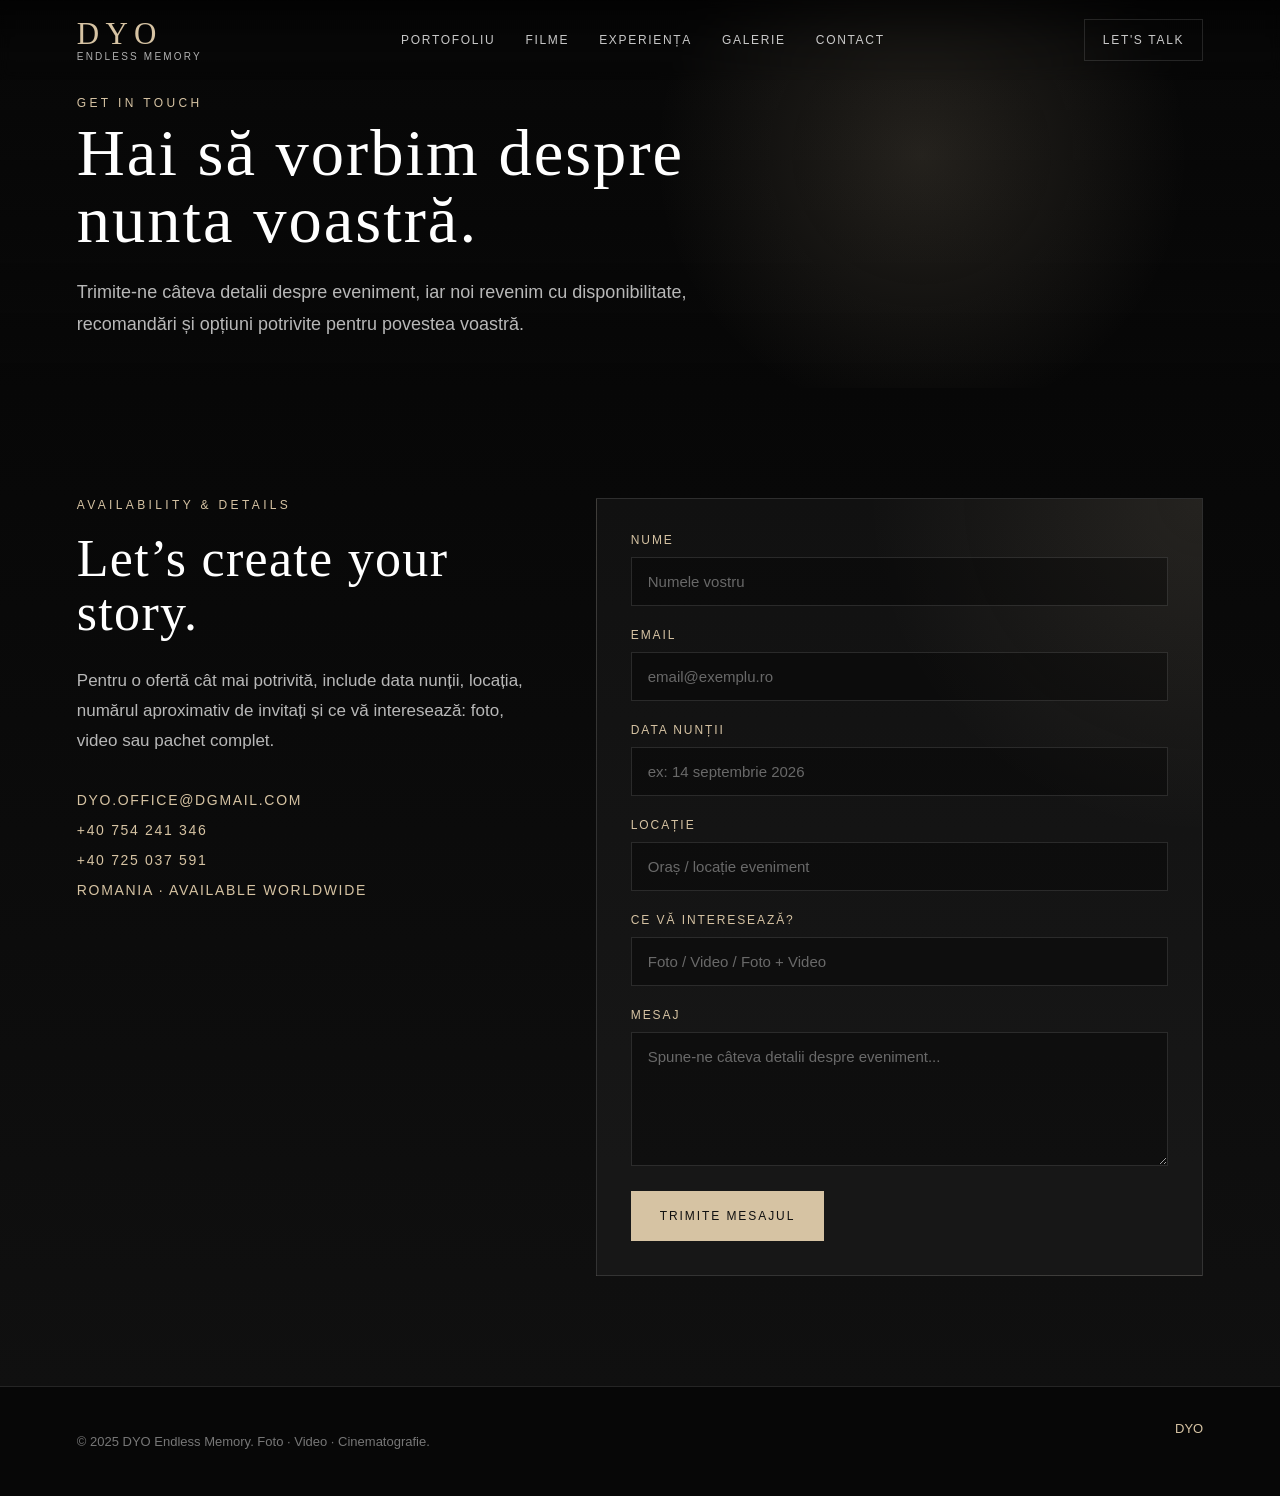
==== commit 48612c80: "Update contact.html" ====
--- a/contact.html
+++ b/contact.html
@@ -25,7 +25,7 @@
   <a href="contact.html">Contact</a>
 </nav>
 
-<a href="contact.html" class="header-cta">Rezervă data</a>
+<a href="contact.html" class="header-cta">Let's talk</a>
 
 <details class="mobile-menu">
   <summary>Menu</summary>
@@ -51,21 +51,22 @@
 
     <section class="section contact-section">
       <div class="contact-info">
-        <p class="eyebrow">Contact details</p>
-        <h2>Rezervă data</h2>
+        <p class="eyebrow">Availability & details</p>
+        <h2>Let’s create your story.</h2>
         <p>
           Pentru o ofertă cât mai potrivită, include data nunții, locația, numărul aproximativ
           de invitați și ce vă interesează: foto, video sau pachet complet.
         </p>
 
         <div class="contact-list">
-          <a href="mailto:contact@dyo.ro">contact@dyo.ro</a>
-          <a href="tel:+40700000000">+40 700 000 000</a>
+          <a href="mailto:DYO.office@dgmail.com">DYO.office@dgmail.com</a>
+          <a href="tel:+40700000000">+40 754 241 346</a>
+          <a href="tel:+40700000000">+40 725 037 591</a>
           <span>Romania · Available worldwide</span>
         </div>
       </div>
 
-      <form class="contact-form" action="mailto:contact@dyo.ro" method="POST" enctype="text/plain">
+      <form class="contact-form" action="mailto:DYO.office@dgmail.com" method="POST" enctype="text/plain">
         <label>
           Nume
           <input type="text" name="name" placeholder="Numele vostru" required />
@@ -87,6 +88,11 @@
         </label>
 
         <label>
+          Ce vă interesează?
+          <input type="text" name="services" placeholder="Foto / Video / Foto + Video" />
+        </label>
+
+        <label>
           Mesaj
           <textarea name="message" rows="6" placeholder="Spune-ne câteva detalii despre eveniment..." required></textarea>
         </label>
@@ -97,7 +103,7 @@
   </main>
 
   <footer class="site-footer">
-    <p>© 2025 DYO Endless Memory. Wedding photography & cinematography.</p>
+    <p>© 2025 DYO Endless Memory. Foto · Video · Cinematografie.</p>
     <a href="index.html">DYO</a>
   </footer>
 </body>
--- a/assets/css/style.css
+++ b/assets/css/style.css
@@ -1,3 +1,18 @@
+@font-face {
+  font-family: "Agatho Light Caps";
+  src: url("../fonts/Agatho_LightCAPS.otf") format("opentype");
+  font-weight: 300;
+  font-style: normal;
+  font-display: swap;
+}
+@font-face {
+  font-family: "Ms Claudy";
+  src: url("../fonts/MsClaudy-Regular.otf") format("opentype");
+  font-weight: 400;
+  font-style: normal;
+  font-display: swap;
+}
+
 :root {
   --black: #070707;
   --dark: #0d0d0d;
@@ -9,7 +24,7 @@
   --line: rgba(255, 255, 255, 0.12);
   --glass: rgba(255, 255, 255, 0.06);
 
-  --heading: Georgia, "Times New Roman", serif;
+  --heading: "Agatho Light Caps", "Baskerville Old Face", Baskerville, "Times New Roman", serif;
   --body: Arial, Helvetica, sans-serif;
   --page-x: clamp(24px, 6vw, 96px);
 }
@@ -49,8 +64,13 @@
   justify-content: space-between;
   gap: 32px;
 
-  background: rgba(0, 0, 0, 0.9);
-  backdrop-filter: blur(14px);
+  background: linear-gradient(
+    to bottom,
+    rgba(0, 0, 0, 0.58),
+    rgba(0, 0, 0, 0.18),
+    transparent
+  );
+  backdrop-filter: blur(6px);
 }
 
 .logo {
@@ -64,6 +84,7 @@
   font-family: var(--heading);
   font-size: 31px;
   line-height: 1;
+  font-weight: 300;
   letter-spacing: 0.2em;
 }
 
@@ -145,10 +166,6 @@
   text-transform: uppercase;
 }
 
-.mobile-menu nav a:hover {
-  color: var(--gold);
-}
-
 /* Shared typography and layout */
 
 .eyebrow {
@@ -175,13 +192,14 @@
 .intro h2,
 .film-content h2,
 .gallery-content h2,
+.contact-info h2,
 .final-cta h2 {
   margin: 0;
   font-family: var(--heading);
-  font-size: clamp(42px, 6vw, 78px);
-  line-height: 1;
-  font-weight: 500;
-  letter-spacing: -0.04em;
+  font-size: clamp(34px, 4.2vw, 52px);
+  line-height: 1.04;
+  font-weight: 300;
+  letter-spacing: 0.025em;
 }
 
 .section-heading a {
@@ -194,6 +212,7 @@
 .intro p:last-child,
 .film-content p,
 .gallery-content p,
+.contact-info p:not(.eyebrow),
 .final-cta p {
   max-width: 660px;
   color: var(--muted);
@@ -233,6 +252,10 @@
   border-color: var(--gold);
 }
 
+.label-mobile {
+  display: none;
+}
+
 /* Homepage hero */
 
 .hero {
@@ -241,9 +264,9 @@
   overflow: hidden;
 
   display: flex;
-  align-items: center;
-
-  padding: 140px var(--page-x) 80px;
+  align-items: flex-start;
+
+  padding: 220px var(--page-x) 180px;
 }
 
 .hero-media {
@@ -262,6 +285,7 @@
   position: absolute;
   inset: 0;
   background:
+    linear-gradient(to bottom, rgba(0, 0, 0, 0.58), transparent 24%),
     radial-gradient(circle at 72% 42%, rgba(214, 195, 163, 0.16), transparent 25%),
     linear-gradient(to top, var(--black), transparent 45%);
 }
@@ -275,61 +299,178 @@
 
 .hero h1 {
   margin: 0;
-  max-width: 850px;
+  max-width: 720px;
   font-family: var(--heading);
-  font-size: clamp(52px, 8vw, 104px);
-  line-height: 0.92;
-  font-weight: 500;
-  letter-spacing: -0.045em;
+  font-size: clamp(42px, 4.7vw, 66px);
+  line-height: 1.04;
+  font-weight: 300;
+  letter-spacing: 0.035em;
+  text-transform: uppercase;
+  white-space: nowrap;
+
+  transform: scaleY(1.08);
+  transform-origin: left top;
+}
+
+.hero h1::after {
+  content: "";
+  display: block;
+  width: 150px;
+  height: 1.5px;
+  margin: 16px 0 34px;
+  border-radius: 999px;
+  background: linear-gradient(
+    to right,
+    rgba(214, 195, 163, 0.18) 0%,
+    rgba(214, 195, 163, 0.72) 16%,
+    rgba(214, 195, 163, 0.95) 50%,
+    rgba(214, 195, 163, 0.72) 84%,
+    rgba(214, 195, 163, 0.18) 100%
+  );
 }
 
 .hero-text {
-  max-width: 620px;
-  margin: 30px 0 0;
+  max-width: 500px;
+  margin: 0;
   color: var(--muted);
-  font-size: 18px;
+  font-size: 15px;
   line-height: 1.75;
 }
 
 .hero-actions {
   display: flex;
-  gap: 16px;
-  margin-top: 42px;
+  gap: 18px;
+  margin-top: 52px;
+}
+
+.hero-card strong {
+  display: block;
+  margin-top: 8px;
+  font-family: "Ms Claudy", cursive;
+  font-size: 44px;
+  line-height: 0.78;
+  font-weight: 400;
+  letter-spacing: 0;
+  color: rgba(255, 255, 255, 0.94);
 }
 
 .hero-card {
   position: absolute;
   right: var(--page-x);
-  bottom: 54px;
-  z-index: 3;
-
-  width: 280px;
-  padding: 22px;
-
-  background: rgba(10, 10, 10, 0.58);
-  border: 1px solid var(--line);
-  backdrop-filter: blur(16px);
+  bottom: 210px;
+  z-index: 4;
+
+  width: max-content;
+  max-width: none;
+  min-width: 0;
+  min-height: 0;
+  padding: 16px 20px;
+
+  display: inline-flex;
+  flex-direction: column;
+  justify-content: center;
+
+  background: rgba(10, 10, 10, 0.18);
+  border: 1px solid rgba(255, 255, 255, 0.09);
+  backdrop-filter: blur(5px);
 }
 
 .hero-card span,
 .portfolio-card span {
   color: var(--gold);
-  font-size: 11px;
-  letter-spacing: 0.2em;
+  font-size: 10px;
+  letter-spacing: 0.24em;
   text-transform: uppercase;
 }
 
 .hero-card strong {
   display: block;
-  margin-top: 10px;
-  font-family: var(--heading);
-  font-size: 24px;
-  font-weight: 500;
+  margin-top: 6px;
+  font-family: "Ms Claudy", cursive;
+  font-size: 40px;
+  line-height: 0.85;
+  font-weight: 400;
+  letter-spacing: 0;
+  color: rgba(255, 255, 255, 0.94);
+  white-space: nowrap;
 }
 
 .hero-card p {
-  margin: 8px 0 0;
-  color: var(--muted);
+  margin: 4px 0 0;
+  color: rgba(255, 255, 255, 0.68);
+  font-size: 13px;
+}
+
+/* Hero services */
+
+.hero-services {
+  position: absolute;
+  left: var(--page-x);
+  right: var(--page-x);
+  bottom: 34px;
+  z-index: 3;
+
+  display: grid;
+  grid-template-columns: repeat(4, 1fr);
+
+  padding: 18px 0 0;
+  border-top: 1px solid rgba(214, 195, 163, 0.24);
+}
+
+.hero-service {
+  display: flex;
+  align-items: flex-start;
+  gap: 12px;
+
+  padding: 0 24px;
+  border-right: 1px solid rgba(255, 255, 255, 0.12);
+}
+
+.hero-service:first-child {
+  padding-left: 0;
+}
+
+.hero-service:last-child {
+  padding-right: 0;
+  border-right: 0;
+}
+
+.hero-service-icon {
+  flex: 0 0 auto;
+  width: 22px;
+  height: 22px;
+  color: rgba(214, 195, 163, 0.86);
+}
+
+.hero-service-icon svg {
+  display: block;
+  width: 100%;
+  height: 100%;
+
+  fill: none;
+  stroke: currentColor;
+  stroke-width: 1.25;
+  stroke-linecap: round;
+  stroke-linejoin: round;
+}
+
+.hero-service h3 {
+  margin: 0;
+
+  color: rgba(255, 255, 255, 0.88);
+  font-size: 11px;
+  font-weight: 700;
+  letter-spacing: 0.18em;
+  text-transform: uppercase;
+}
+
+.hero-service p {
+  display: block;
+  margin: 4px 0 0;
+  max-width: 230px;
+  color: rgba(255, 255, 255, 0.62);
+  font-size: 12px;
+  line-height: 1.45;
 }
 
 /* Stats */
@@ -343,12 +484,33 @@
 }
 
 .stats div {
+  position: relative;
+  overflow: hidden;
   padding: 30px var(--page-x);
   border-right: 1px solid var(--line);
+  transition: background 0.3s ease;
 }
 
 .stats div:last-child {
   border-right: 0;
+}
+
+.stats div::after {
+  content: "";
+  position: absolute;
+  inset: auto 0 0 0;
+  height: 1px;
+  background: linear-gradient(to right, transparent, var(--gold), transparent);
+  opacity: 0;
+  transition: opacity 0.3s ease;
+}
+
+.stats div:hover {
+  background: rgba(255, 255, 255, 0.025);
+}
+
+.stats div:hover::after {
+  opacity: 1;
 }
 
 .stats strong {
@@ -356,7 +518,8 @@
   color: var(--gold);
   font-family: var(--heading);
   font-size: 34px;
-  font-weight: 500;
+  font-weight: 300;
+  letter-spacing: 0.035em;
 }
 
 .stats span {
@@ -390,12 +553,12 @@
 
 .page-hero h1 {
   margin: 0;
-  max-width: 980px;
+  max-width: 760px;
   font-family: var(--heading);
-  font-size: clamp(52px, 8vw, 96px);
-  line-height: 0.95;
-  font-weight: 500;
-  letter-spacing: -0.05em;
+  font-size: clamp(40px, 5.2vw, 68px);
+  line-height: 1;
+  font-weight: 300;
+  letter-spacing: 0.03em;
 }
 
 .page-hero p:not(.eyebrow) {
@@ -471,8 +634,10 @@
 .card-info h3 {
   margin: 12px 0 8px;
   font-family: var(--heading);
-  font-size: 34px;
-  font-weight: 500;
+  font-size: clamp(24px, 2.4vw, 30px);
+  line-height: 1.05;
+  font-weight: 300;
+  letter-spacing: 0.025em;
 }
 
 .card-info p {
@@ -507,7 +672,6 @@
   width: 100%;
   min-height: 100vh;
   overflow: hidden;
-  border-top: 0;
   background: #090909;
 }
 
@@ -577,10 +741,11 @@
 .portfolio-slide-content h2 {
   margin: 0;
   font-family: var(--heading);
-  font-size: clamp(54px, 8vw, 110px);
-  line-height: 0.9;
-  font-weight: 500;
-  letter-spacing: -0.055em;
+  font-size: clamp(40px, 5vw, 68px);
+  line-height: 0.98;
+  font-weight: 300;
+  letter-spacing: 0.035em;
+  text-transform: uppercase;
 }
 
 .portfolio-slide-content p:not(.eyebrow) {
@@ -651,6 +816,43 @@
 
 .carousel-dots button.is-active {
   background: var(--gold);
+}
+
+/* Portfolio mosaic gallery */
+
+.portfolio-mosaic-section {
+  background: #0c0c0c;
+}
+
+.portfolio-mosaic {
+  display: grid;
+  grid-template-columns: repeat(6, 1fr);
+  grid-auto-rows: 150px;
+  grid-auto-flow: dense;
+  gap: 14px;
+}
+
+.mosaic-item {
+  min-height: 150px;
+  background-size: cover;
+  background-position: center;
+  overflow: hidden;
+  filter: saturate(0.95);
+}
+
+.mosaic-landscape {
+  grid-column: span 3;
+  grid-row: span 2;
+}
+
+.mosaic-portrait {
+  grid-column: span 2;
+  grid-row: span 3;
+}
+
+.mosaic-square {
+  grid-column: span 2;
+  grid-row: span 2;
 }
 
 /* Film section */
@@ -850,9 +1052,10 @@
 .client-gallery-info h3 {
   margin: 12px 0 8px;
   font-family: var(--heading);
-  font-size: 36px;
+  font-size: clamp(26px, 2.6vw, 36px);
   line-height: 1;
-  font-weight: 500;
+  font-weight: 300;
+  letter-spacing: 0.025em;
 }
 
 .client-gallery-info p {
@@ -912,7 +1115,8 @@
   margin: 28px 0 12px;
   font-family: var(--heading);
   font-size: 32px;
-  font-weight: 500;
+  font-weight: 300;
+  letter-spacing: 0.025em;
 }
 
 .upcoming-gallery-card p {
@@ -950,13 +1154,15 @@
   font-family: var(--heading);
   font-size: 42px;
   line-height: 1;
+  font-weight: 300;
 }
 
 .process-card h3 {
   margin: 0 0 14px;
   font-family: var(--heading);
   font-size: 30px;
-  font-weight: 500;
+  font-weight: 300;
+  letter-spacing: 0.025em;
 }
 
 .process-card p {
@@ -976,21 +1182,8 @@
   background: linear-gradient(to bottom, #070707, #101010);
 }
 
-.contact-info h2 {
-  margin: 0;
-  font-family: var(--heading);
-  font-size: clamp(42px, 6vw, 76px);
-  line-height: 1;
-  font-weight: 500;
-  letter-spacing: -0.04em;
-}
-
 .contact-info p:not(.eyebrow) {
-  max-width: 560px;
   margin: 26px 0 0;
-  color: var(--muted);
-  font-size: 17px;
-  line-height: 1.75;
 }
 
 .contact-list {
@@ -1071,10 +1264,10 @@
   max-width: 980px;
   margin: 0 auto;
   font-family: var(--heading);
-  font-size: clamp(34px, 5vw, 64px);
-  line-height: 1.08;
-  font-weight: 500;
-  letter-spacing: -0.04em;
+  font-size: clamp(30px, 4.4vw, 54px);
+  line-height: 1.12;
+  font-weight: 300;
+  letter-spacing: 0.025em;
 }
 
 .testimonials span {
@@ -1134,12 +1327,7 @@
 
 /* Responsive */
 
-@media (max-width: 980px) {
-  .site-header {
-    min-height: 68px;
-    padding: 16px 24px;
-  }
-
+@media (max-width: 1180px) {
   .main-nav,
   .header-cta {
     display: none;
@@ -1149,122 +1337,225 @@
     display: block;
   }
 
-  .hero {
-    padding: 130px 24px 70px;
-  }
-
-  .hero-card {
-    display: none;
-  }
-
-  .stats,
   .portfolio-grid,
   .film-feature,
   .gallery-section,
-  .contact-section,
+  .contact-section {
+    grid-template-columns: 1fr;
+  }
+
+  .card-large {
+    min-height: 520px;
+  }
+
   .process-grid,
+  .upcoming-gallery-list {
+    grid-template-columns: repeat(2, 1fr);
+  }
+
+  .client-gallery-grid {
+    grid-template-columns: repeat(2, 1fr);
+  }
+}
+
+@media (max-width: 980px) {
+  .portfolio-mosaic {
+    grid-template-columns: repeat(2, 1fr);
+    grid-auto-rows: 220px;
+  }
+
+  .mosaic-item {
+    grid-column: span 1 !important;
+    grid-row: span 1 !important;
+  }
+
+  .stats {
+    grid-template-columns: 1fr;
+  }
+
+  .stats div {
+    border-right: 0;
+    border-bottom: 1px solid var(--line);
+  }
+
+  .stats div:last-child {
+    border-bottom: 0;
+  }
+}
+
+@media (max-width: 640px) {
+  .site-header {
+    min-height: 68px;
+    padding-top: 14px;
+    padding-bottom: 14px;
+  }
+
+  .logo span {
+    font-size: 24px;
+  }
+
+  .label-desktop {
+  display: none;
+}
+
+.label-mobile {
+  display: inline;
+}
+
+  .hero {
+    align-items: flex-start;
+    min-height: 100svh;
+    padding-top: 260px;
+    padding-bottom: 132px;
+  }
+
+  .hero h1 {
+    max-width: 100%;
+    font-size: clamp(22px, 5.8vw, 27px);
+    line-height: 1.08;
+    letter-spacing: 0.025em;
+    white-space: nowrap;
+    transform: scaleY(1.04);
+    transform-origin: left top;
+  }
+
+  .hero h1::after {
+    width: 96px;
+    height: 1.5px;
+    margin: 12px 0 28px;
+  }
+
+.hero .eyebrow {
+  margin-bottom: 14px;
+  font-size: 9px;
+  letter-spacing: 0.2em;
+}
+
+.hero-text {
+  max-width: 82%;
+  font-size: 11px;
+  line-height: 1.75;
+}
+
+.hero-actions {
+  flex-direction: column;
+  align-items: flex-start;
+  margin-top: 34px;
+  gap: 12px;
+}
+
+.hero-actions .btn {
+  min-height: 40px;
+  padding: 0 18px;
+  font-size: 10px;
+  letter-spacing: 0.12em;
+}
+
+  .hero-services {
+    left: var(--page-x);
+    right: var(--page-x);
+    bottom: 22px;
+
+    display: grid;
+    grid-template-columns: repeat(4, 1fr);
+    gap: 0;
+
+    padding-top: 14px;
+    border-top: 1px solid rgba(214, 195, 163, 0.22);
+  }
+
+  .hero-service {
+    display: flex;
+    flex-direction: column;
+    align-items: center;
+    gap: 7px;
+
+    padding: 0 6px;
+    border-right: 0;
+  }
+
+  .hero-service:first-child,
+  .hero-service:last-child {
+    padding-left: 6px;
+    padding-right: 6px;
+  }
+
+  .hero-service-icon {
+    width: 20px;
+    height: 20px;
+  }
+
+  .hero-service h3 {
+    font-size: 8px;
+    line-height: 1.25;
+    letter-spacing: 0.12em;
+    text-align: center;
+  }
+
+  .hero-service p {
+    display: none;
+  }
+
+  .hero-card {
+    display: none;
+  }
+
+  .section {
+    padding: 76px var(--page-x);
+  }
+
+  .section-heading {
+    display: block;
+  }
+
+  .section-heading h2,
+  .intro h2,
+  .film-content h2,
+  .gallery-content h2,
+  .contact-info h2,
+  .final-cta h2 {
+    font-size: clamp(30px, 9vw, 38px);
+    line-height: 1.06;
+  }
+
+  .page-hero {
+    padding-top: 92px;
+  }
+
+  .page-hero h1 {
+    font-size: clamp(34px, 10vw, 46px);
+    line-height: 1.04;
+  }
+
+  .portfolio-slide-content {
+    padding-top: 110px;
+    padding-bottom: 86px;
+  }
+
+  .portfolio-slide-content h2 {
+    font-size: clamp(34px, 10vw, 46px);
+    line-height: 1.04;
+  }
+
+  .carousel-arrow {
+    display: none;
+  }
+
   .client-gallery-grid,
+  .process-grid,
   .upcoming-gallery-list {
     grid-template-columns: 1fr;
   }
 
-  .stats div {
-    padding: 26px 24px;
-    border-right: 0;
-    border-bottom: 1px solid var(--line);
-  }
-
-  .section,
-  .final-cta {
-    padding: 82px 24px;
-  }
-
-  .section-heading {
-    align-items: flex-start;
+  .client-gallery-card {
+    min-height: 380px;
+  }
+
+  .gallery-mockup {
+    grid-auto-rows: 120px;
+  }
+
+  .site-footer {
     flex-direction: column;
   }
-
-  .page-hero {
-    padding-top: 86px;
-    padding-bottom: 42px;
-  }
-
-  .card-large,
-  .portfolio-card {
-    min-height: 440px;
-  }
-
-  .film-box {
-    min-height: 420px;
-  }
-
-  .portfolio-carousel-section {
-    padding: 0 0 82px;
-  }
-
-  .portfolio-carousel {
-    min-height: 92vh;
-  }
-
-  .portfolio-slide-content {
-    min-height: 92vh;
-    padding: 110px 24px 96px;
-  }
-
-  .carousel-arrow {
-    top: auto;
-    bottom: 26px;
-    transform: none;
-    width: 46px;
-    height: 46px;
-    font-size: 34px;
-  }
-
-  .carousel-prev {
-    left: 24px;
-  }
-
-  .carousel-next {
-    left: 82px;
-    right: auto;
-  }
-
-  .carousel-dots {
-    left: auto;
-    right: 24px;
-    bottom: 48px;
-  }
-
-  .gallery-mockup {
-    grid-template-columns: repeat(2, 1fr);
-    grid-auto-rows: 220px;
-  }
-
-  .gallery-mockup div:nth-child(1),
-  .gallery-mockup div:nth-child(2),
-  .gallery-mockup div:nth-child(3),
-  .gallery-mockup div:nth-child(4) {
-    grid-column: span 1;
-    grid-row: span 1;
-  }
-
-  .site-footer {
-    padding: 30px 24px;
-    flex-direction: column;
-  }
-}
-
-@media (max-width: 640px) {
-  .hero-actions {
-    flex-direction: column;
-    align-items: stretch;
-  }
-
-  .btn {
-    width: 100%;
-  }
-
-  .portfolio-slide-content h2 {
-    font-size: clamp(46px, 14vw, 72px);
-  }
-}
+}
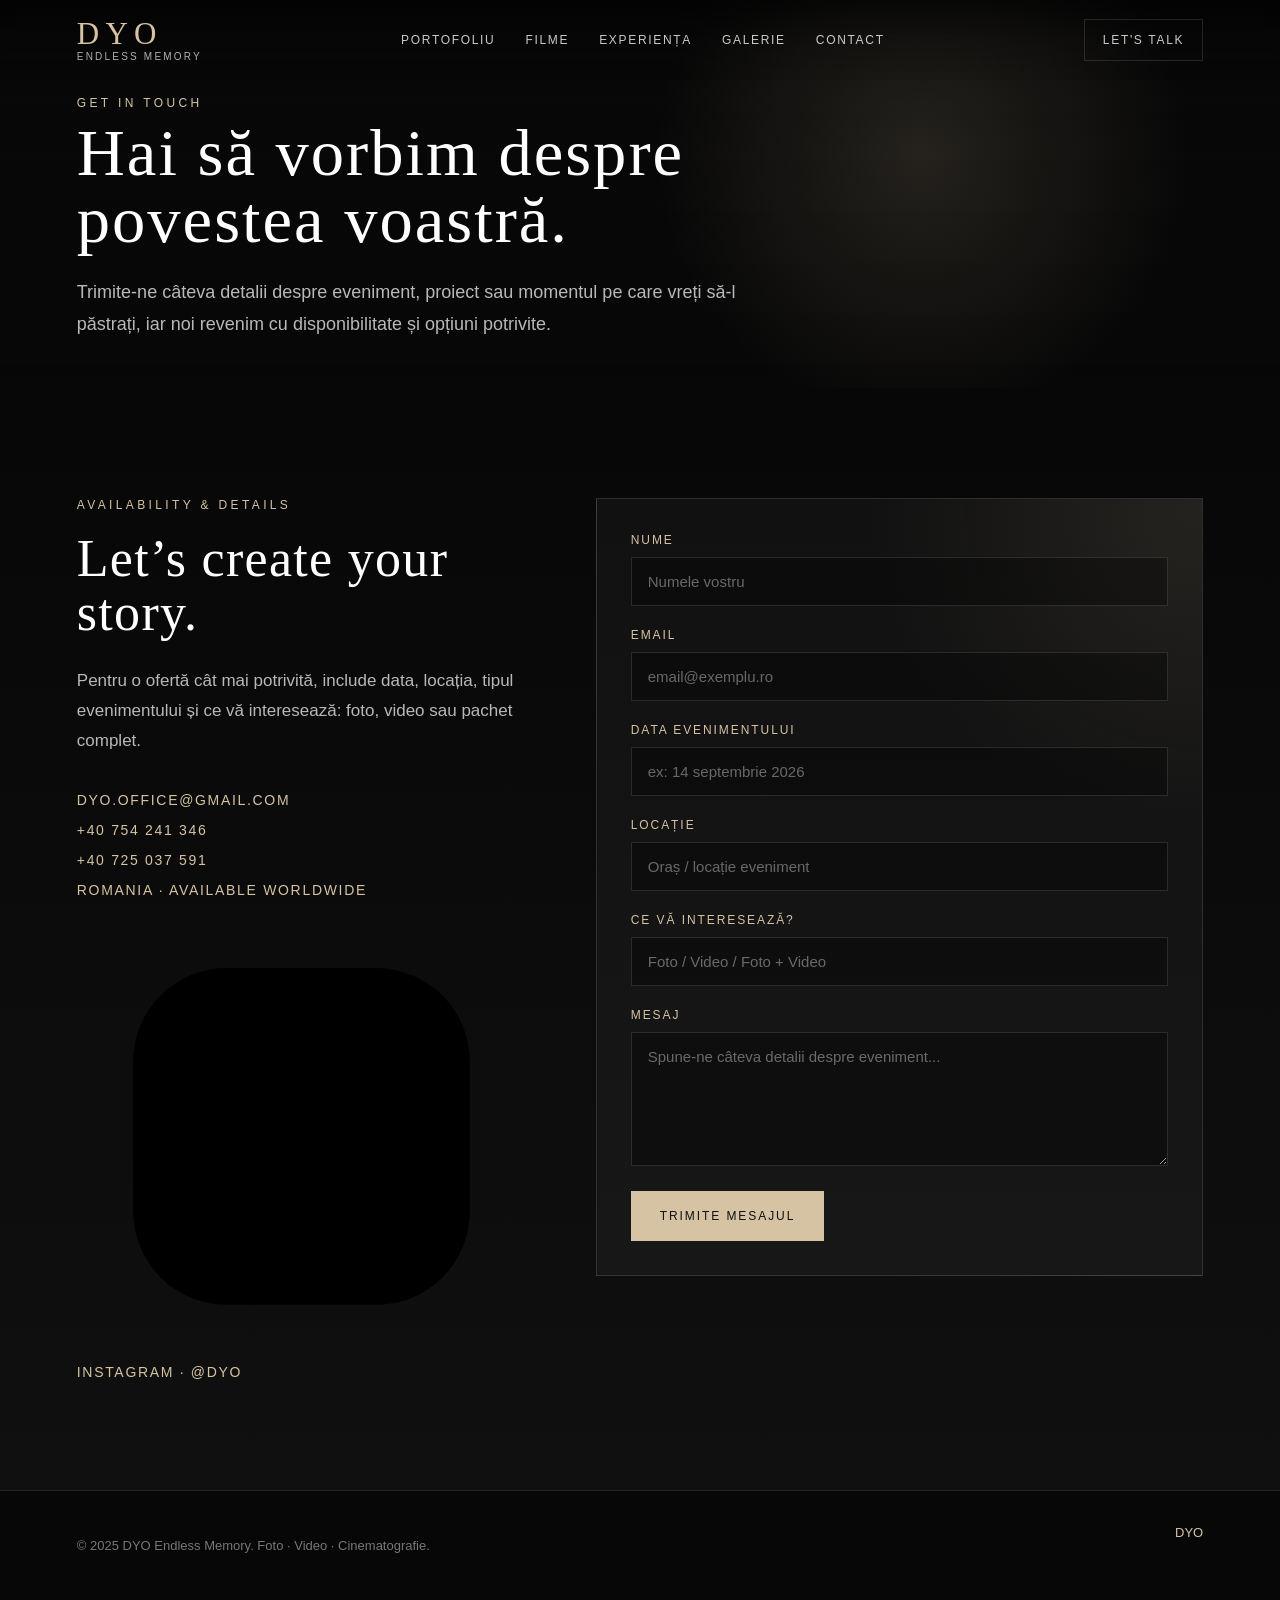
==== commit 0e309f94: "update instagram" ====
--- a/contact.html
+++ b/contact.html
@@ -42,10 +42,10 @@
   <main>
     <section class="page-hero">
       <p class="eyebrow">Get in touch</p>
-      <h1>Hai să vorbim despre nunta voastră.</h1>
+      <h1>Hai să vorbim despre povestea voastră.</h1>
       <p>
-        Trimite-ne câteva detalii despre eveniment, iar noi revenim cu disponibilitate,
-        recomandări și opțiuni potrivite pentru povestea voastră.
+        Trimite-ne câteva detalii despre eveniment, proiect sau momentul pe care vreți să-l păstrați,
+  iar noi revenim cu disponibilitate și opțiuni potrivite.
       </p>
     </section>
 
@@ -54,15 +54,23 @@
         <p class="eyebrow">Availability & details</p>
         <h2>Let’s create your story.</h2>
         <p>
-          Pentru o ofertă cât mai potrivită, include data nunții, locația, numărul aproximativ
-          de invitați și ce vă interesează: foto, video sau pachet complet.
+          Pentru o ofertă cât mai potrivită, include data, locația, tipul evenimentului și ce vă interesează:
+foto, video sau pachet complet.
         </p>
 
         <div class="contact-list">
-          <a href="mailto:DYO.office@dgmail.com">DYO.office@dgmail.com</a>
+          <a href="mailto:DYO.office@dgmail.com">DYO.office@gmail.com</a>
           <a href="tel:+40700000000">+40 754 241 346</a>
           <a href="tel:+40700000000">+40 725 037 591</a>
           <span>Romania · Available worldwide</span>
+          <a class="social-link" href="https://www.instagram.com/dyo_endlessmemories?igsh=cGtrdTgwaGE5Y2k%3D&utm_source=qr" target="_blank" rel="noopener" aria-label="Instagram DYO">
+  <svg viewBox="0 0 24 24" aria-hidden="true">
+    <rect x="3" y="3" width="18" height="18" rx="5"></rect>
+    <circle cx="12" cy="12" r="4"></circle>
+    <circle cx="17.5" cy="6.5" r="1"></circle>
+  </svg>
+  <span>Instagram · @DYO</span>
+</a>
         </div>
       </div>
 
@@ -78,8 +86,8 @@
         </label>
 
         <label>
-          Data nunții
-          <input type="text" name="wedding-date" placeholder="ex: 14 septembrie 2026" />
+          Data evenimentului
+          <input type="text" name="eveniment-date" placeholder="ex: 14 septembrie 2026" />
         </label>
 
         <label>
